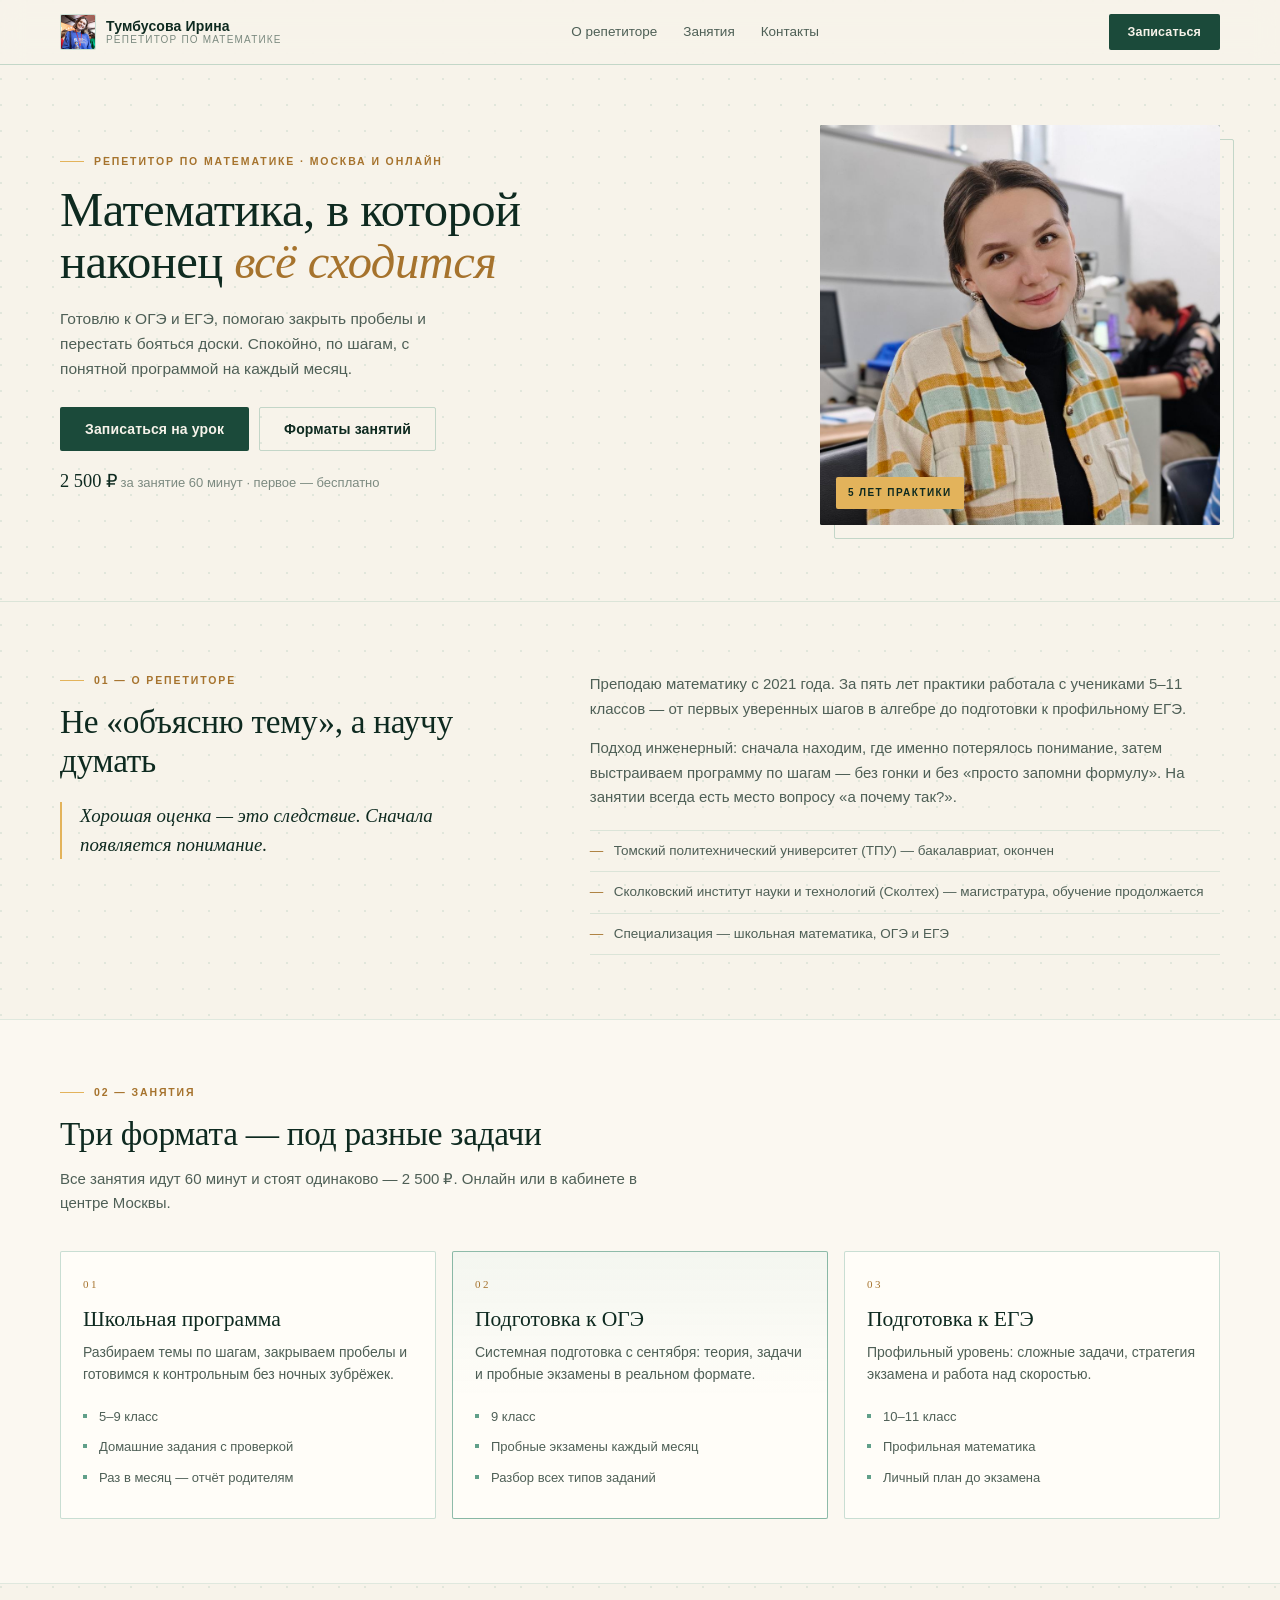
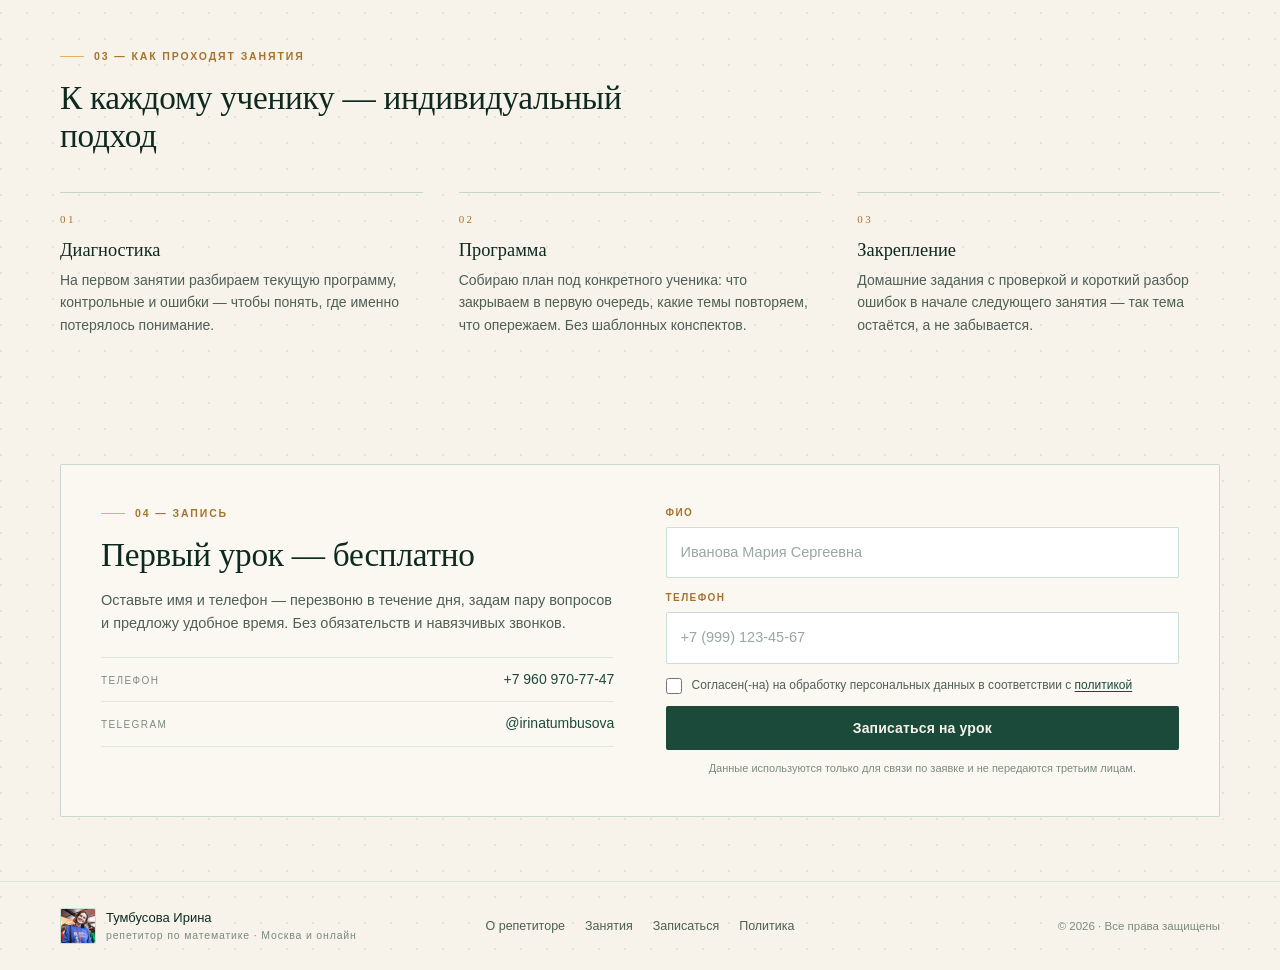
==== index.html @ 065f6a80 "Убрать подпись в блоке «О репетиторе»" ====
<!DOCTYPE html>
<html lang="ru">
<head>
  <meta charset="UTF-8">
  <meta name="viewport" content="width=device-width, initial-scale=1">
  <title>Тумбусова Ирина — репетитор по математике</title>
  <meta name="description" content="Репетитор по математике для 5–11 классов: подготовка к ОГЭ и ЕГЭ, закрытие пробелов, онлайн и офлайн. Первое занятие бесплатно.">
  <meta name="theme-color" content="#F7F3EA">

  <!-- Превью ссылки в мессенджерах и соцсетях -->
  <meta property="og:type" content="website">
  <meta property="og:site_name" content="Тумбусова Ирина">
  <meta property="og:locale" content="ru_RU">
  <meta property="og:title" content="Тумбусова Ирина — репетитор по математике">
  <meta property="og:description" content="Подготовка к ОГЭ и ЕГЭ, школьная программа 5–11 классов. Онлайн и офлайн, первое занятие бесплатно.">
  <meta property="og:url" content="https://kozhemyka1.github.io/test-landing/">
  <meta property="og:image" content="https://kozhemyka1.github.io/test-landing/og-image.png">
  <meta property="og:image:width" content="1200">
  <meta property="og:image:height" content="630">
  <meta property="og:image:alt" content="Тумбусова Ирина — репетитор по математике">
  <meta name="twitter:card" content="summary_large_image">
  <meta name="twitter:title" content="Тумбусова Ирина — репетитор по математике">
  <meta name="twitter:description" content="Подготовка к ОГЭ и ЕГЭ, школьная программа 5–11 классов. Онлайн и офлайн, первое занятие бесплатно.">
  <meta name="twitter:image" content="https://kozhemyka1.github.io/test-landing/og-image.png">
  <link rel="icon" type="image/jpeg" href="icon.jpg">
  <link rel="apple-touch-icon" href="icon.jpg">
  <link rel="stylesheet" href="fonts/fonts.css">
  <link rel="stylesheet" href="styles.css">
</head>
<body id="top">

  <header class="site-header">
    <div class="container header__inner">
      <a class="brand" href="#top">
        <span class="brand__mark" aria-hidden="true">
          <img src="icon.jpg" alt="" width="36" height="36">
        </span>
        <span class="brand__text">
          Тумбусова Ирина
          <small>репетитор по математике</small>
        </span>
      </a>

      <nav class="nav" aria-label="Основная навигация">
        <a href="#about">О репетиторе</a>
        <a href="#formats">Занятия</a>
        <a href="#signup">Контакты</a>
      </nav>

      <a class="btn btn--primary btn--sm" href="#signup" data-focus-form>Записаться</a>
    </div>
  </header>

  <main>

    <!-- ---------- Первый экран ---------- -->
    <section class="hero">
      <div class="container hero__grid">
        <div class="hero__text">
          <p class="label">Репетитор по математике · Москва и онлайн</p>

          <h1>Математика, в&nbsp;которой наконец <em>всё сходится</em></h1>

          <p class="hero__lead">
            Готовлю к ОГЭ и ЕГЭ, помогаю закрыть пробелы и перестать бояться доски.
            Спокойно, по шагам, с понятной программой на каждый месяц.
          </p>

          <div class="hero__actions">
            <a class="btn btn--primary" href="#signup" data-focus-form>Записаться на урок</a>
            <a class="btn btn--outline" href="#formats">Форматы занятий</a>
          </div>

          <p class="hero__price">
            <strong>2 500 ₽</strong> за занятие 60 минут
            <span>· первое — бесплатно</span>
          </p>
        </div>

        <div class="hero__media">
          <figure class="portrait">
            <div class="portrait__inner">
              <div class="portrait__placeholder" aria-hidden="true">
                <span class="portrait__monogram">ТИ</span>
                <span class="portrait__hint">место для фото</span>
              </div>
              <img
                class="portrait__img"
                src="photo.jpg"
                alt="Тумбусова Ирина, репетитор по математике"
                data-portrait>
            </div>
            <figcaption class="portrait__badge">5 лет практики</figcaption>
          </figure>
        </div>
      </div>
    </section>

    <!-- ---------- О репетиторе ---------- -->
    <section class="section section--about" id="about">
      <div class="container about__grid">
        <div class="about__intro">
          <p class="label">01 — О репетиторе</p>
          <h2>Не «объясню тему», а&nbsp;научу думать</h2>
          <blockquote class="quote">
            Хорошая оценка — это следствие. Сначала появляется понимание.
          </blockquote>
        </div>

        <div class="about__text">
          <p>
            Преподаю математику с 2021 года. За пять лет практики работала с учениками
            5–11 классов — от первых уверенных шагов в алгебре до подготовки
            к профильному ЕГЭ.
          </p>
          <p>
            Подход инженерный: сначала находим, где именно потерялось понимание,
            затем выстраиваем программу по шагам — без гонки и без «просто запомни
            формулу». На занятии всегда есть место вопросу «а почему так?».
          </p>

          <ul class="about__list">
            <li>Томский политехнический университет (ТПУ) — бакалавриат, окончен</li>
            <li>Сколковский институт науки и технологий (Сколтех) — магистратура, обучение продолжается</li>
            <li>Специализация — школьная математика, ОГЭ и ЕГЭ</li>
          </ul>
        </div>
      </div>
    </section>

    <!-- ---------- Форматы ---------- -->
    <section class="section section--alt" id="formats">
      <div class="container">
        <div class="section__head">
          <p class="label">02 — Занятия</p>
          <h2>Три формата — под&nbsp;разные задачи</h2>
          <p class="section__lead">
            Все занятия идут 60 минут и стоят одинаково — 2 500 ₽.
            Онлайн или в кабинете в центре Москвы.
          </p>
        </div>

        <div class="cards">
          <article class="card">
            <p class="card__num">01</p>
            <h3>Школьная программа</h3>
            <p class="card__text">
              Разбираем темы по шагам, закрываем пробелы и готовимся к контрольным
              без ночных зубрёжек.
            </p>
            <ul class="card__list">
              <li>5–9 класс</li>
              <li>Домашние задания с проверкой</li>
              <li>Раз в месяц — отчёт родителям</li>
            </ul>
          </article>

          <article class="card card--featured">
            <p class="card__num">02</p>
            <h3>Подготовка к ОГЭ</h3>
            <p class="card__text">
              Системная подготовка с сентября: теория, задачи и пробные экзамены
              в реальном формате.
            </p>
            <ul class="card__list">
              <li>9 класс</li>
              <li>Пробные экзамены каждый месяц</li>
              <li>Разбор всех типов заданий</li>
            </ul>
          </article>

          <article class="card">
            <p class="card__num">03</p>
            <h3>Подготовка к ЕГЭ</h3>
            <p class="card__text">
              Профильный уровень: сложные задачи, стратегия экзамена и работа
              над скоростью.
            </p>
            <ul class="card__list">
              <li>10–11 класс</li>
              <li>Профильная математика</li>
              <li>Личный план до экзамена</li>
            </ul>
          </article>
        </div>
      </div>
    </section>

    <!-- ---------- Как проходят занятия ---------- -->
    <section class="section" id="process">
      <div class="container">
        <div class="section__head">
          <p class="label">03 — Как проходят занятия</p>
          <h2>К каждому ученику — индивидуальный подход</h2>
        </div>

        <ol class="steps">
          <li class="step">
            <span class="step__num">01</span>
            <h3>Диагностика</h3>
            <p>
              На первом занятии разбираем текущую программу, контрольные и ошибки —
              чтобы понять, где именно потерялось понимание.
            </p>
          </li>
          <li class="step">
            <span class="step__num">02</span>
            <h3>Программа</h3>
            <p>
              Собираю план под конкретного ученика: что закрываем в первую очередь,
              какие темы повторяем, что опережаем. Без шаблонных конспектов.
            </p>
          </li>
          <li class="step">
            <span class="step__num">03</span>
            <h3>Закрепление</h3>
            <p>
              Домашние задания с проверкой и короткий разбор ошибок в начале
              следующего занятия — так тема остаётся, а не забывается.
            </p>
          </li>
        </ol>
      </div>
    </section>

    <!-- ---------- Запись ---------- -->
    <section class="section" id="signup">
      <div class="container">
        <div class="signup">
          <div class="signup__text">
            <p class="label">04 — Запись</p>
            <h2>Первый урок — бесплатно</h2>
            <p class="signup__lead">
              Оставьте имя и телефон — перезвоню в течение дня, задам пару вопросов
              и предложу удобное время. Без обязательств и навязчивых звонков.
            </p>

            <ul class="signup__contacts">
              <li><span>Телефон</span><a href="tel:+79609707747">+7 960 970-77-47</a></li>
              <li><span>Telegram</span><a href="https://t.me/irinatumbusova">@irinatumbusova</a></li>
            </ul>
          </div>

          <div class="signup__form">
            <form class="form" id="signup-form" novalidate>
              <div class="form__body">
                <div class="field">
                  <label for="name">ФИО</label>
                  <input
                    id="name"
                    name="name"
                    type="text"
                    autocomplete="name"
                    placeholder="Иванова Мария Сергеевна"
                    aria-describedby="name-error"
                    required>
                  <p class="field__error" id="name-error" role="alert"></p>
                </div>

                <div class="field">
                  <label for="phone">Телефон</label>
                  <input
                    id="phone"
                    name="phone"
                    type="tel"
                    inputmode="tel"
                    autocomplete="tel"
                    placeholder="+7 (999) 123-45-67"
                    aria-describedby="phone-error"
                    required>
                  <p class="field__error" id="phone-error" role="alert"></p>
                </div>

                <label class="consent" for="consent">
                  <input type="checkbox" id="consent" name="consent" aria-describedby="consent-error">
                  <span>
                    Согласен(-на) на обработку персональных данных в соответствии
                    с <a href="privacy.html" target="_blank" rel="noopener">политикой</a>
                  </span>
                </label>
                <p class="field__error" id="consent-error" role="alert"></p>

                <button class="btn btn--primary btn--block" type="submit">Записаться на урок</button>

                <p class="form__note">
                  Данные используются только для связи по заявке и не передаются третьим лицам.
                </p>
              </div>

              <div class="form__success" role="status" aria-live="polite" hidden>
                <span class="form__success-icon" aria-hidden="true">✓</span>
                <h3 tabindex="-1">Заявка отправлена</h3>
                <p>Спасибо! Свяжусь с вами в течение дня, чтобы согласовать время первого занятия.</p>
                <button class="btn btn--outline btn--block" type="button" data-reset-form>Отправить ещё одну заявку</button>
              </div>
            </form>
          </div>
        </div>
      </div>
    </section>

  </main>

  <footer class="footer">
    <div class="container footer__inner">
      <div class="footer__brand">
        <span class="brand__mark" aria-hidden="true">
          <img src="icon.jpg" alt="" width="36" height="36">
        </span>
        <p>Тумбусова Ирина<br><small>репетитор по математике · Москва и онлайн</small></p>
      </div>

      <nav class="footer__nav" aria-label="Навигация в подвале">
        <a href="#about">О репетиторе</a>
        <a href="#formats">Занятия</a>
        <a href="#signup">Записаться</a>
        <a href="privacy.html">Политика</a>
      </nav>

      <p class="footer__copy">© 2026 · Все права защищены</p>
    </div>
  </footer>

  <script src="script.js"></script>
</body>
</html>
---- fonts/fonts.css ----
﻿/* Golos Text — вариативный, 400–700 */
@font-face {
  font-family: 'Golos Text';
  font-style: normal;
  font-weight: 400 700;
  font-display: swap;
  src: url('golos-text-cyrillic.woff2') format('woff2');
  unicode-range: U+0301, U+0400-045F, U+0490-0491, U+04B0-04B1, U+2116;
}

@font-face {
  font-family: 'Golos Text';
  font-style: normal;
  font-weight: 400 700;
  font-display: swap;
  src: url('golos-text-latin.woff2') format('woff2');
  unicode-range: U+0000-00FF, U+0131, U+0152-0153, U+02BB-02BC, U+02C6, U+02DA, U+02DC, U+0304, U+0308, U+0329, U+2000-206F, U+20AC, U+2122, U+2191, U+2193, U+2212, U+2215, U+FEFF, U+FFFD;
}

/* Old Standard TT — 400 */
@font-face {
  font-family: 'Old Standard TT';
  font-style: normal;
  font-weight: 400;
  font-display: swap;
  src: url('old-standard-tt-400-normal-cyrillic.woff2') format('woff2');
  unicode-range: U+0301, U+0400-045F, U+0490-0491, U+04B0-04B1, U+2116;
}

@font-face {
  font-family: 'Old Standard TT';
  font-style: normal;
  font-weight: 400;
  font-display: swap;
  src: url('old-standard-tt-400-normal-latin.woff2') format('woff2');
  unicode-range: U+0000-00FF, U+0131, U+0152-0153, U+02BB-02BC, U+02C6, U+02DA, U+02DC, U+0304, U+0308, U+0329, U+2000-206F, U+20AC, U+2122, U+2191, U+2193, U+2212, U+2215, U+FEFF, U+FFFD;
}

/* Old Standard TT — 400 italic */
@font-face {
  font-family: 'Old Standard TT';
  font-style: italic;
  font-weight: 400;
  font-display: swap;
  src: url('old-standard-tt-400-italic-cyrillic.woff2') format('woff2');
  unicode-range: U+0301, U+0400-045F, U+0490-0491, U+04B0-04B1, U+2116;
}

@font-face {
  font-family: 'Old Standard TT';
  font-style: italic;
  font-weight: 400;
  font-display: swap;
  src: url('old-standard-tt-400-italic-latin.woff2') format('woff2');
  unicode-range: U+0000-00FF, U+0131, U+0152-0153, U+02BB-02BC, U+02C6, U+02DA, U+02DC, U+0304, U+0308, U+0329, U+2000-206F, U+20AC, U+2122, U+2191, U+2193, U+2212, U+2215, U+FEFF, U+FFFD;
}

/* Old Standard TT — 700 */
@font-face {
  font-family: 'Old Standard TT';
  font-style: normal;
  font-weight: 700;
  font-display: swap;
  src: url('old-standard-tt-700-normal-cyrillic.woff2') format('woff2');
  unicode-range: U+0301, U+0400-045F, U+0490-0491, U+04B0-04B1, U+2116;
}

@font-face {
  font-family: 'Old Standard TT';
  font-style: normal;
  font-weight: 700;
  font-display: swap;
  src: url('old-standard-tt-700-normal-latin.woff2') format('woff2');
  unicode-range: U+0000-00FF, U+0131, U+0152-0153, U+02BB-02BC, U+02C6, U+02DA, U+02DC, U+0304, U+0308, U+0329, U+2000-206F, U+20AC, U+2122, U+2191, U+2193, U+2212, U+2215, U+FEFF, U+FFFD;
}
---- styles.css ----
/* ---------- Палитра и типографика ---------- */
:root {
  --green-900: #0e2a20;
  --green-800: #132e23;
  --green-700: #1b4a3a;
  --emerald: #1f7a5c;
  --copper: #b67b4d;
  --copper-dark: #7c4a2b;
  --gold: #e3b35b;
  --gold-dark: #a6732d;

  --bg: #f7f3ea;
  --bg-alt: #fbf8f1;
  --surface: #fffdf8;
  --ink: var(--green-900);
  --body: #4e5f56;
  --muted: #7c8a80;
  --border: rgba(31, 122, 92, .24);
  --border-soft: rgba(31, 122, 92, .13);

  --font-display: "Old Standard TT", Georgia, "Times New Roman", serif;
  --font-body: "Golos Text", -apple-system, BlinkMacSystemFont, "Segoe UI", Roboto, "Helvetica Neue", Arial, sans-serif;

  --radius: 2px;
  --container: 1160px;
}

*,
*::before,
*::after {
  box-sizing: border-box;
}

html {
  scroll-behavior: smooth;
}

body {
  margin: 0;
  font-family: var(--font-body);
  font-size: 16px;
  line-height: 1.6;
  color: var(--ink);
  background-color: var(--bg);
  background-image:
    radial-gradient(900px 520px at 50% -14%, rgba(227, 179, 91, .20), transparent 62%),
    radial-gradient(circle at 1px 1px, rgba(31, 122, 92, .10) 1px, transparent 0);
  background-size: auto, 26px 26px;
  -webkit-font-smoothing: antialiased;
  text-rendering: optimizeLegibility;
}

a {
  color: inherit;
}

img {
  max-width: 100%;
  display: block;
}

.container {
  width: min(var(--container), 100% - 48px);
  margin: 0 auto;
}

section[id] {
  scroll-margin-top: 80px;
}

/* ---------- Общие элементы ---------- */
.label {
  display: flex;
  align-items: center;
  gap: 10px;
  margin: 0 0 14px;
  font-size: 10.5px;
  font-weight: 600;
  letter-spacing: .18em;
  text-transform: uppercase;
  color: var(--gold-dark);
}

.label::before {
  content: "";
  width: 24px;
  height: 1px;
  background: var(--gold);
}

h1,
h2,
h3 {
  font-family: var(--font-display);
  font-weight: 400;
  color: var(--ink);
}

h1 {
  margin: 0 0 18px;
  font-size: clamp(2.2rem, 3.8vw, 3.3rem);
  line-height: 1.08;
  letter-spacing: -.012em;
}

h1 em {
  font-style: italic;
  color: var(--gold-dark);
}

h2 {
  margin: 0 0 14px;
  font-size: clamp(1.7rem, 2.6vw, 2.25rem);
  line-height: 1.16;
  letter-spacing: -.008em;
}

h3 {
  margin: 0 0 10px;
  font-size: 1.35rem;
  line-height: 1.22;
}

/* Кнопки */
.btn {
  display: inline-flex;
  align-items: center;
  justify-content: center;
  gap: 8px;
  padding: 14px 24px;
  font: inherit;
  font-size: 14px;
  font-weight: 600;
  line-height: 1;
  letter-spacing: .01em;
  text-decoration: none;
  border: 1px solid transparent;
  border-radius: var(--radius);
  cursor: pointer;
  transition: background-color .2s ease, border-color .2s ease, color .2s ease, transform .2s ease;
}

.btn--primary {
  color: #f7f3ea;
  background: var(--green-700);
}

.btn--primary:hover {
  background: var(--green-800);
  transform: translateY(-1px);
}

.btn--primary:active {
  transform: translateY(0);
}

.btn--outline {
  color: var(--ink);
  background: transparent;
  border-color: var(--border);
}

.btn--outline:hover {
  background: rgba(31, 122, 92, .06);
  border-color: var(--emerald);
}

.btn--sm {
  padding: 11px 18px;
  font-size: 12.5px;
}

.btn--block {
  width: 100%;
}

.btn:focus-visible,
input:focus-visible,
a:focus-visible {
  outline: 2px solid var(--emerald);
  outline-offset: 3px;
}

/* ---------- Шапка ---------- */
.site-header {
  position: sticky;
  top: 0;
  z-index: 50;
  background: rgba(247, 243, 234, .92);
  backdrop-filter: blur(12px);
  -webkit-backdrop-filter: blur(12px);
  border-bottom: 1px solid var(--border);
}

.header__inner {
  display: flex;
  align-items: center;
  justify-content: space-between;
  gap: 20px;
  min-height: 64px;
}

.brand {
  display: inline-flex;
  align-items: center;
  gap: 10px;
  text-decoration: none;
}

.brand__mark {
  display: inline-flex;
  align-items: center;
  justify-content: center;
  width: 36px;
  height: 36px;
  flex: none;
  font-family: var(--font-display);
  font-size: 14px;
  letter-spacing: .04em;
  color: var(--green-700);
  background: var(--surface);
  border: 1px solid var(--border);
  border-radius: var(--radius);
  overflow: hidden;
}

.brand__mark img {
  display: block;
  width: 100%;
  height: 100%;
  object-fit: cover;
}

.brand__text {
  display: flex;
  flex-direction: column;
  font-size: 14px;
  font-weight: 600;
  line-height: 1.2;
  letter-spacing: .01em;
}

.brand__text small {
  font-size: 10px;
  font-weight: 500;
  letter-spacing: .12em;
  text-transform: uppercase;
  color: var(--muted);
}

.nav {
  display: flex;
  gap: 26px;
}

.nav a {
  font-size: 13.5px;
  color: var(--body);
  text-decoration: none;
  transition: color .2s ease;
}

.nav a:hover {
  color: var(--emerald);
}

/* ---------- Первый экран ---------- */
.hero {
  padding: clamp(36px, 5vw, 60px) 0 clamp(44px, 6vw, 76px);
}

.hero__grid {
  display: grid;
  grid-template-columns: 1.05fr .95fr;
  gap: clamp(32px, 5vw, 64px);
  align-items: center;
}

.hero__lead {
  max-width: 44ch;
  margin: 0 0 26px;
  font-size: 15.5px;
  line-height: 1.6;
  color: var(--body);
}

.hero__actions {
  display: flex;
  flex-wrap: wrap;
  gap: 10px;
  margin-bottom: 16px;
}

.hero__price {
  margin: 0;
  font-size: 13px;
  color: var(--muted);
}

.hero__price strong {
  font-family: var(--font-display);
  font-size: 1.15rem;
  font-weight: 400;
  color: var(--ink);
}

.hero__price span {
  color: var(--muted);
}

/* Портрет */
.portrait {
  position: relative;
  margin: 0;
  max-width: 400px;
  margin-left: auto;
}

.portrait::before {
  content: "";
  position: absolute;
  inset: 14px -14px -14px 14px;
  border: 1px solid var(--border);
  border-radius: var(--radius);
  pointer-events: none;
}

.portrait__inner {
  position: relative;
  aspect-ratio: 1 / 1;
  overflow: hidden;
  border-radius: var(--radius);
  background-color: var(--green-800);
  background-image:
    repeating-linear-gradient(135deg, rgba(243, 237, 225, .03) 0 1px, transparent 1px 16px),
    radial-gradient(120% 80% at 25% 0%, rgba(227, 179, 91, .16), transparent 58%),
    linear-gradient(165deg, var(--green-700) 0%, var(--green-800) 60%, var(--green-900) 100%);
}

.portrait__placeholder {
  position: absolute;
  inset: 0;
  display: flex;
  flex-direction: column;
  align-items: center;
  justify-content: center;
  gap: 10px;
}

.portrait__monogram {
  font-family: var(--font-display);
  font-size: 56px;
  line-height: 1;
  letter-spacing: .06em;
  color: var(--gold);
  opacity: .9;
}

.portrait__hint {
  font-size: 9.5px;
  letter-spacing: .24em;
  text-transform: uppercase;
  color: rgba(243, 237, 225, .4);
}

.portrait__img {
  position: absolute;
  inset: 0;
  width: 100%;
  height: 100%;
  object-fit: cover;
}

.portrait__badge {
  position: absolute;
  left: 16px;
  bottom: 16px;
  padding: 8px 12px;
  font-size: 10px;
  font-weight: 600;
  letter-spacing: .14em;
  text-transform: uppercase;
  color: var(--green-900);
  background: var(--gold);
  border-radius: var(--radius);
}

/* ---------- Секции ---------- */
.section {
  padding: clamp(40px, 5vw, 68px) 0;
}

.section--about {
  padding-top: clamp(44px, 5.5vw, 76px);
  border-top: 1px solid var(--border-soft);
}

.section--alt {
  background: var(--bg-alt);
  border-top: 1px solid var(--border-soft);
  border-bottom: 1px solid var(--border-soft);
}

.section__head {
  max-width: 600px;
  margin-bottom: clamp(24px, 3vw, 36px);
}

.section__lead {
  margin: 0;
  font-size: 15px;
  line-height: 1.6;
  color: var(--body);
}

/* ---------- О репетиторе ---------- */
.about__grid {
  display: grid;
  grid-template-columns: .85fr 1.15fr;
  gap: clamp(32px, 5vw, 64px);
  align-items: start;
}

.about__text p {
  margin: 0 0 14px;
  font-size: 15px;
  line-height: 1.65;
  color: var(--body);
}

.about__list {
  margin: 20px 0 0;
  padding: 0;
  list-style: none;
  border-top: 1px solid var(--border-soft);
}

.about__list li {
  position: relative;
  padding: 10px 0 10px 24px;
  font-size: 13.5px;
  line-height: 1.5;
  color: var(--body);
  border-bottom: 1px solid var(--border-soft);
}

.about__list li::before {
  content: "—";
  position: absolute;
  left: 0;
  color: var(--gold-dark);
}

.quote {
  margin: 22px 0 0;
  padding-left: 18px;
  border-left: 2px solid var(--gold);
  font-family: var(--font-display);
  font-style: italic;
  font-size: 1.18rem;
  line-height: 1.5;
  color: var(--ink);
}

/* ---------- Форматы ---------- */
.cards {
  display: grid;
  grid-template-columns: repeat(3, 1fr);
  gap: 16px;
}

.card {
  display: flex;
  flex-direction: column;
  padding: 24px 22px;
  background: var(--surface);
  border: 1px solid var(--border);
  border-radius: var(--radius);
  transition: border-color .2s ease, box-shadow .2s ease, transform .2s ease;
}

.card:hover {
  border-color: var(--emerald);
  box-shadow: 0 10px 30px -18px rgba(14, 42, 32, .45);
  transform: translateY(-2px);
}

.card--featured {
  border-color: rgba(31, 122, 92, .5);
  background:
    linear-gradient(180deg, rgba(31, 122, 92, .05), transparent 55%),
    var(--surface);
}

.card__num {
  margin: 0 0 12px;
  font-family: var(--font-display);
  font-size: 11px;
  letter-spacing: .22em;
  color: var(--gold-dark);
}

.card__text {
  margin: 0 0 16px;
  font-size: 14px;
  line-height: 1.55;
  color: var(--body);
}

.card__list {
  margin: 0;
  padding: 0;
  list-style: none;
}

.card__list li {
  position: relative;
  padding: 5px 0 5px 16px;
  font-size: 13px;
  color: var(--body);
}

.card__list li::before {
  content: "";
  position: absolute;
  left: 0;
  top: 12px;
  width: 4px;
  height: 4px;
  background: var(--emerald);
  opacity: .7;
}

/* ---------- Этапы ---------- */
.steps {
  display: grid;
  grid-template-columns: repeat(3, 1fr);
  gap: clamp(20px, 3vw, 36px);
  margin: 0;
  padding: 0;
  list-style: none;
}

.step {
  padding-top: 18px;
  border-top: 1px solid var(--border);
}

.step__num {
  display: block;
  font-family: var(--font-display);
  font-size: 11px;
  letter-spacing: .22em;
  color: var(--gold-dark);
}

.step h3 {
  margin: 10px 0 8px;
  font-size: 1.15rem;
}

.step p {
  margin: 0;
  font-size: 14px;
  line-height: 1.6;
  color: var(--body);
}

/* ---------- Запись ---------- */
.signup {
  display: grid;
  grid-template-columns: 1fr 1fr;
  gap: clamp(28px, 4vw, 56px);
  padding: clamp(24px, 3.5vw, 40px);
  background: var(--bg-alt);
  border: 1px solid var(--border);
  border-radius: var(--radius);
}

.signup__lead {
  margin: 0 0 22px;
  font-size: 14.5px;
  line-height: 1.6;
  color: var(--body);
}

.signup__contacts {
  margin: 0;
  padding: 0;
  list-style: none;
  border-top: 1px solid var(--border-soft);
}

.signup__contacts li {
  display: flex;
  align-items: baseline;
  justify-content: space-between;
  gap: 16px;
  padding: 10px 0;
  border-bottom: 1px solid var(--border-soft);
}

.signup__contacts span {
  font-size: 10px;
  letter-spacing: .14em;
  text-transform: uppercase;
  color: var(--muted);
}

.signup__contacts a {
  font-size: 14px;
  color: var(--green-700);
  text-decoration: none;
  border-bottom: 1px solid transparent;
  transition: border-color .2s ease;
}

.signup__contacts a:hover {
  border-bottom-color: currentColor;
}

/* ---------- Форма ---------- */
.form {
  width: 100%;
}

.field {
  margin-bottom: 12px;
}

.field label {
  display: block;
  margin-bottom: 6px;
  font-size: 10px;
  font-weight: 600;
  letter-spacing: .14em;
  text-transform: uppercase;
  color: var(--gold-dark);
}

.field input {
  width: 100%;
  padding: 13px 14px;
  font: inherit;
  font-size: 14.5px;
  color: var(--ink);
  background: #fff;
  border: 1px solid var(--border);
  border-radius: var(--radius);
  transition: border-color .2s ease, box-shadow .2s ease;
}

.field input::placeholder {
  color: #9aa79f;
}

.field input:hover {
  border-color: rgba(31, 122, 92, .45);
}

.field input:focus {
  outline: none;
  border-color: var(--emerald);
  box-shadow: 0 0 0 3px rgba(31, 122, 92, .16);
}

.field input[aria-invalid="true"] {
  border-color: #c2564a;
  box-shadow: 0 0 0 3px rgba(194, 86, 74, .14);
}

.field__error {
  min-height: 0;
  margin: 0;
  font-size: 12px;
  line-height: 1.4;
  color: #b04a3f;
}

.field__error:not(:empty) {
  margin-top: 5px;
}

.form .btn--primary {
  margin-top: 6px;
}

/* Согласие на обработку данных */
.consent {
  display: flex;
  align-items: flex-start;
  gap: 10px;
  margin: 2px 0 6px;
  font-size: 12px;
  line-height: 1.5;
  color: var(--body);
  cursor: pointer;
}

.consent input {
  flex: none;
  width: 16px;
  height: 16px;
  margin: 2px 0 0;
  accent-color: var(--green-700);
  cursor: pointer;
}

.consent a {
  color: var(--green-700);
  text-decoration: underline;
  text-underline-offset: 2px;
}

.consent a:hover {
  color: var(--emerald);
}

.consent.is-invalid input {
  outline: 2px solid #c2564a;
  outline-offset: 2px;
}

.form__note {
  margin: 10px 0 0;
  font-size: 11px;
  line-height: 1.5;
  color: var(--muted);
  text-align: center;
}

/* Успех */
.form__success {
  text-align: center;
  padding: 4px 0;
}

.form__success-icon {
  display: inline-flex;
  align-items: center;
  justify-content: center;
  width: 46px;
  height: 46px;
  margin-bottom: 12px;
  font-size: 21px;
  color: var(--emerald);
  background: rgba(31, 122, 92, .08);
  border: 1px solid var(--border);
  border-radius: 50%;
}

.form__success h3 {
  margin: 0 0 6px;
  font-size: 1.25rem;
}

.form__success p {
  margin: 0 0 18px;
  font-size: 13.5px;
  line-height: 1.55;
  color: var(--body);
}

/* ---------- Подвал ---------- */
.footer {
  border-top: 1px solid var(--border-soft);
  padding: 26px 0;
}

.footer__inner {
  display: grid;
  grid-template-columns: 1fr auto 1fr;
  align-items: center;
  gap: 20px;
}

.footer__brand {
  display: flex;
  align-items: center;
  gap: 10px;
}

.footer__brand p {
  margin: 0;
  font-size: 13px;
  line-height: 1.35;
}

.footer__brand small {
  font-size: 10.5px;
  letter-spacing: .08em;
  color: var(--muted);
}

.footer__nav {
  display: flex;
  gap: 20px;
}

.footer__nav a {
  font-size: 12.5px;
  color: var(--body);
  text-decoration: none;
  transition: color .2s ease;
}

.footer__nav a:hover {
  color: var(--emerald);
}

.footer__copy {
  margin: 0;
  font-size: 11.5px;
  color: var(--muted);
  text-align: right;
}

/* ---------- Адаптив ---------- */
@media (max-width: 1024px) {
  .hero__grid {
    grid-template-columns: 1fr;
    gap: 36px;
  }

  .hero__media {
    max-width: 360px;
  }

  .portrait {
    margin-left: 0;
  }

  .about__grid {
    grid-template-columns: 1fr;
    gap: 24px;
  }

  .cards {
    grid-template-columns: 1fr;
    max-width: 520px;
  }

  .steps {
    grid-template-columns: 1fr;
    max-width: 600px;
  }

  .signup {
    grid-template-columns: 1fr;
  }

  .footer__inner {
    grid-template-columns: 1fr;
    justify-items: start;
    gap: 16px;
  }

  .footer__copy {
    text-align: left;
  }
}

@media (max-width: 860px) {
  .nav {
    display: none;
  }
}

@media (max-width: 700px) {
  .container {
    width: min(var(--container), 100% - 32px);
  }

  .hero__actions .btn {
    flex: 1 1 100%;
  }

  .portrait::before {
    inset: 10px -10px -10px 10px;
  }

  .signup {
    padding: 22px 18px;
  }

  .footer__nav {
    flex-wrap: wrap;
    gap: 10px 18px;
  }
}

/* ---------- Правовые страницы ---------- */
.legal {
  padding: clamp(36px, 4.5vw, 64px) 0 clamp(48px, 6vw, 80px);
}

.legal .container {
  width: min(780px, 100% - 48px);
}

.legal h1 {
  margin: 0 0 10px;
  font-size: clamp(1.8rem, 3vw, 2.5rem);
}

.legal__meta {
  margin: 0 0 8px;
  font-size: 13px;
  color: var(--muted);
}

.legal h2 {
  margin: 36px 0 12px;
  font-size: 1.2rem;
  letter-spacing: 0;
}

.legal p,
.legal li {
  font-size: 14.5px;
  line-height: 1.7;
  color: var(--body);
}

.legal p {
  margin: 0 0 12px;
}

.legal ul {
  margin: 0 0 16px;
  padding-left: 20px;
}

.legal li {
  margin-bottom: 6px;
}

.legal a {
  color: var(--green-700);
}

.fill {
  padding: 0 3px;
  background: rgba(227, 179, 91, .28);
  border-bottom: 1px dashed var(--gold-dark);
}

@media (prefers-reduced-motion: reduce) {
  html {
    scroll-behavior: auto;
  }

  *,
  *::before,
  *::after {
    transition-duration: .01ms !important;
    animation-duration: .01ms !important;
  }
}
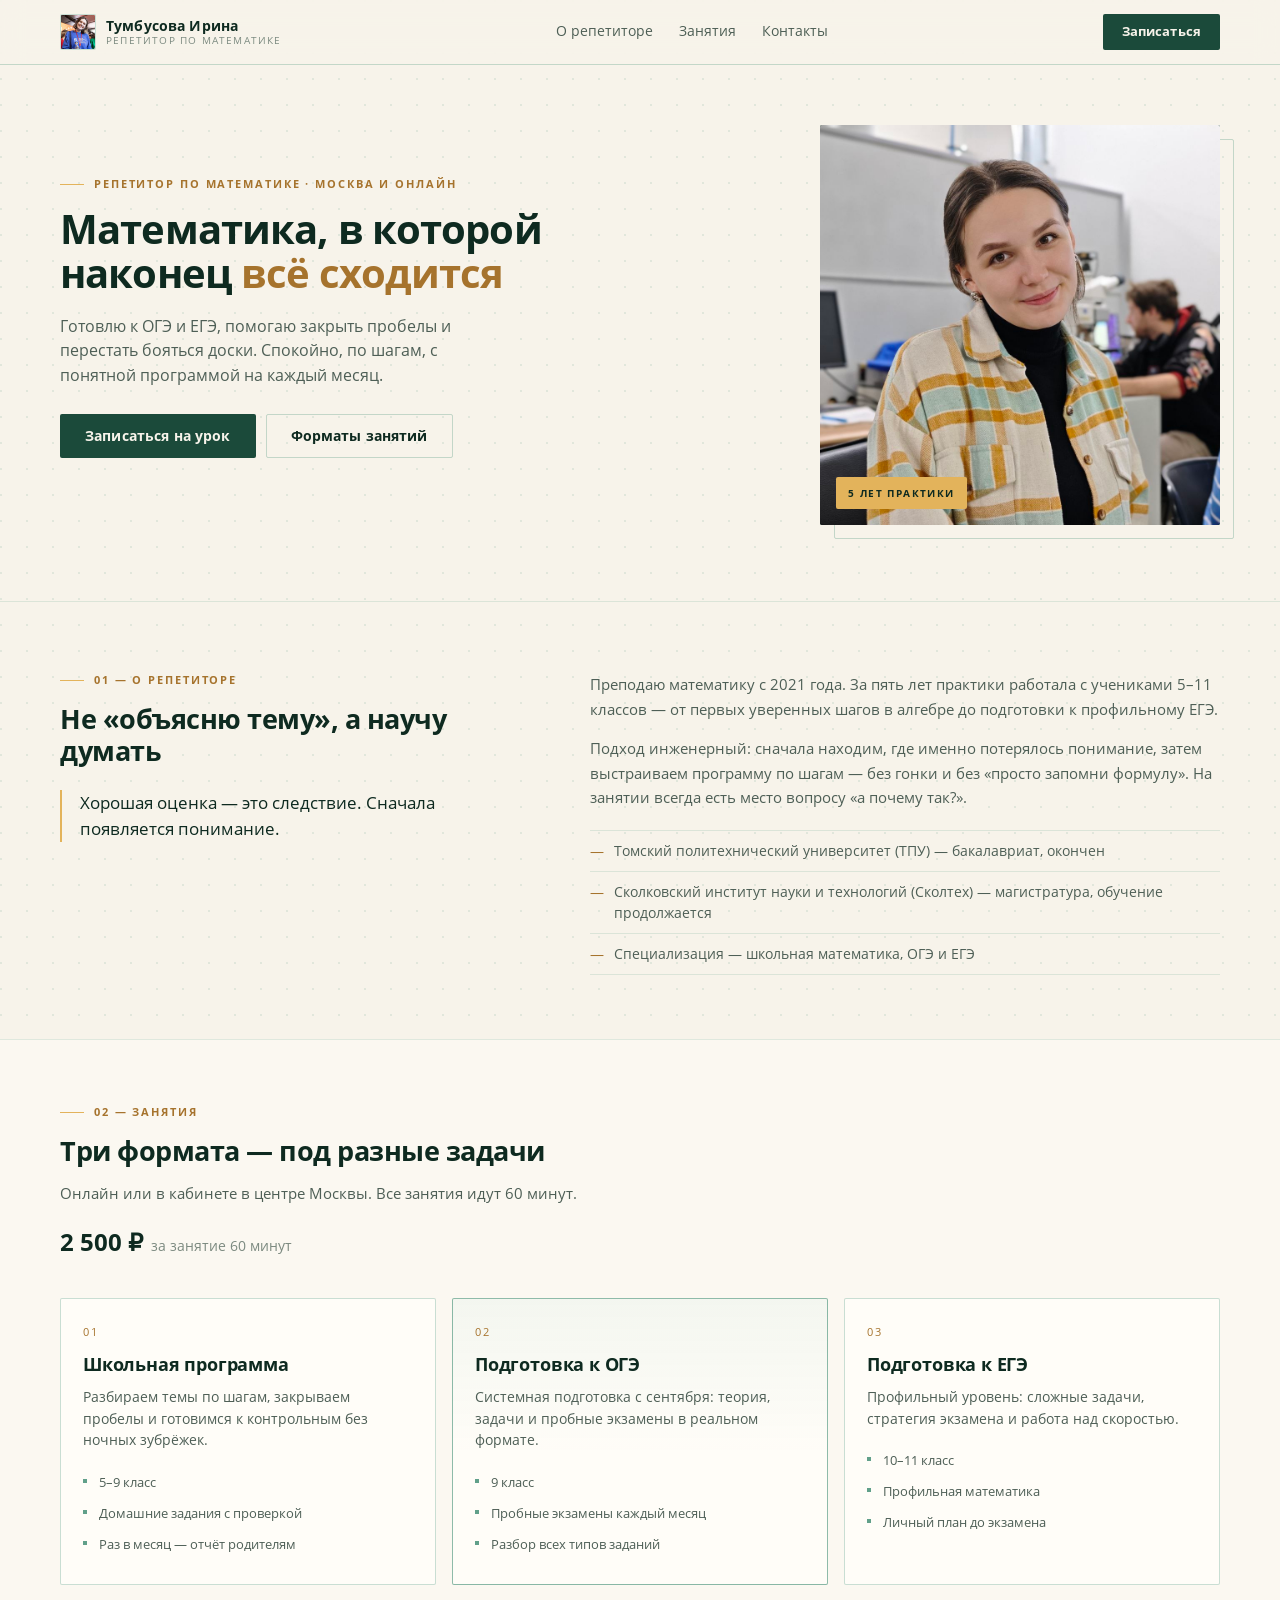
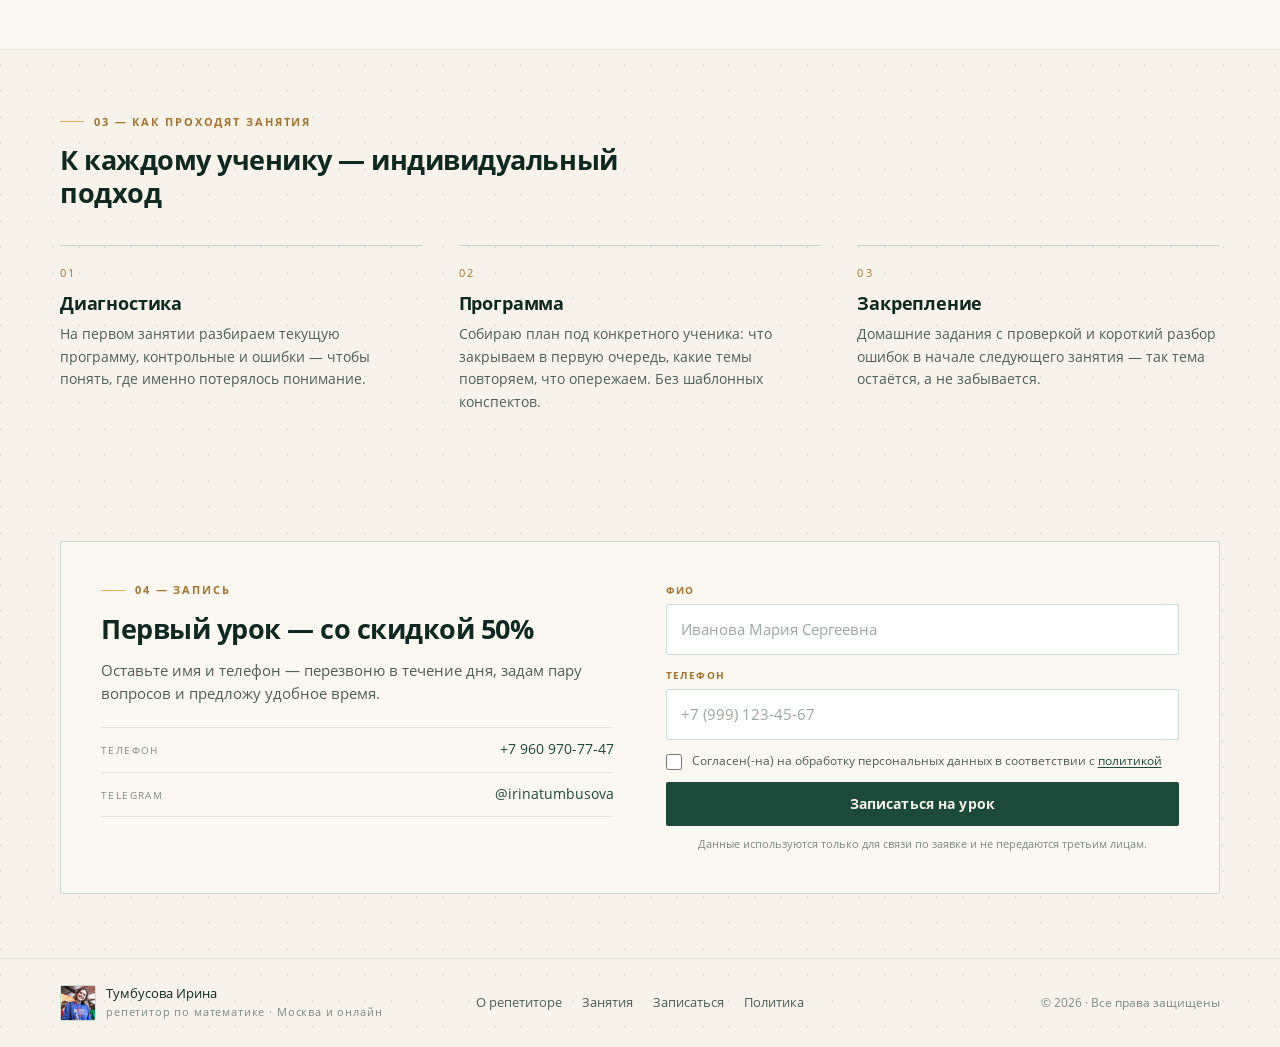
==== commit a1f6a9c6: "Open Sans из Diplom2, цена в блоке занятий, скидка 50%" ====
--- a/index.html
+++ b/index.html
@@ -4,7 +4,7 @@
   <meta charset="UTF-8">
   <meta name="viewport" content="width=device-width, initial-scale=1">
   <title>Тумбусова Ирина — репетитор по математике</title>
-  <meta name="description" content="Репетитор по математике для 5–11 классов: подготовка к ОГЭ и ЕГЭ, закрытие пробелов, онлайн и офлайн. Первое занятие бесплатно.">
+  <meta name="description" content="Репетитор по математике для 5–11 классов: подготовка к ОГЭ и ЕГЭ, закрытие пробелов, онлайн и офлайн. Скидка 50% на первое занятие.">
   <meta name="theme-color" content="#F7F3EA">
 
   <!-- Превью ссылки в мессенджерах и соцсетях -->
@@ -12,7 +12,7 @@
   <meta property="og:site_name" content="Тумбусова Ирина">
   <meta property="og:locale" content="ru_RU">
   <meta property="og:title" content="Тумбусова Ирина — репетитор по математике">
-  <meta property="og:description" content="Подготовка к ОГЭ и ЕГЭ, школьная программа 5–11 классов. Онлайн и офлайн, первое занятие бесплатно.">
+  <meta property="og:description" content="Подготовка к ОГЭ и ЕГЭ, школьная программа 5–11 классов. Онлайн и офлайн, скидка 50% на первое занятие.">
   <meta property="og:url" content="https://kozhemyka1.github.io/test-landing/">
   <meta property="og:image" content="https://kozhemyka1.github.io/test-landing/og-image.png">
   <meta property="og:image:width" content="1200">
@@ -20,7 +20,7 @@
   <meta property="og:image:alt" content="Тумбусова Ирина — репетитор по математике">
   <meta name="twitter:card" content="summary_large_image">
   <meta name="twitter:title" content="Тумбусова Ирина — репетитор по математике">
-  <meta name="twitter:description" content="Подготовка к ОГЭ и ЕГЭ, школьная программа 5–11 классов. Онлайн и офлайн, первое занятие бесплатно.">
+  <meta name="twitter:description" content="Подготовка к ОГЭ и ЕГЭ, школьная программа 5–11 классов. Онлайн и офлайн, скидка 50% на первое занятие.">
   <meta name="twitter:image" content="https://kozhemyka1.github.io/test-landing/og-image.png">
   <link rel="icon" type="image/jpeg" href="icon.jpg">
   <link rel="apple-touch-icon" href="icon.jpg">
@@ -71,10 +71,6 @@
             <a class="btn btn--outline" href="#formats">Форматы занятий</a>
           </div>
 
-          <p class="hero__price">
-            <strong>2 500 ₽</strong> за занятие 60 минут
-            <span>· первое — бесплатно</span>
-          </p>
         </div>
 
         <div class="hero__media">
@@ -135,9 +131,9 @@
           <p class="label">02 — Занятия</p>
           <h2>Три формата — под&nbsp;разные задачи</h2>
           <p class="section__lead">
-            Все занятия идут 60 минут и стоят одинаково — 2 500 ₽.
-            Онлайн или в кабинете в центре Москвы.
+            Онлайн или в кабинете в центре Москвы. Все занятия идут 60 минут.
           </p>
+          <p class="formats__price"><strong>2 500 ₽</strong> за занятие 60 минут</p>
         </div>
 
         <div class="cards">
@@ -229,10 +225,10 @@
         <div class="signup">
           <div class="signup__text">
             <p class="label">04 — Запись</p>
-            <h2>Первый урок — бесплатно</h2>
+            <h2>Первый урок — со скидкой 50%</h2>
             <p class="signup__lead">
               Оставьте имя и телефон — перезвоню в течение дня, задам пару вопросов
-              и предложу удобное время. Без обязательств и навязчивых звонков.
+              и предложу удобное время.
             </p>
 
             <ul class="signup__contacts">
--- a/fonts/fonts.css
+++ b/fonts/fonts.css
@@ -1,75 +1,17 @@
-﻿/* Golos Text — вариативный, 400–700 */
+/* Open Sans — шрифт из проекта Diplom2 */
+
 @font-face {
-  font-family: 'Golos Text';
+  font-family: 'Open Sans';
   font-style: normal;
-  font-weight: 400 700;
+  font-weight: 400;
   font-display: swap;
-  src: url('golos-text-cyrillic.woff2') format('woff2');
-  unicode-range: U+0301, U+0400-045F, U+0490-0491, U+04B0-04B1, U+2116;
+  src: url('opensans-regular.woff2') format('woff2');
 }
 
 @font-face {
-  font-family: 'Golos Text';
-  font-style: normal;
-  font-weight: 400 700;
-  font-display: swap;
-  src: url('golos-text-latin.woff2') format('woff2');
-  unicode-range: U+0000-00FF, U+0131, U+0152-0153, U+02BB-02BC, U+02C6, U+02DA, U+02DC, U+0304, U+0308, U+0329, U+2000-206F, U+20AC, U+2122, U+2191, U+2193, U+2212, U+2215, U+FEFF, U+FFFD;
-}
-
-/* Old Standard TT — 400 */
-@font-face {
-  font-family: 'Old Standard TT';
-  font-style: normal;
-  font-weight: 400;
-  font-display: swap;
-  src: url('old-standard-tt-400-normal-cyrillic.woff2') format('woff2');
-  unicode-range: U+0301, U+0400-045F, U+0490-0491, U+04B0-04B1, U+2116;
-}
-
-@font-face {
-  font-family: 'Old Standard TT';
-  font-style: normal;
-  font-weight: 400;
-  font-display: swap;
-  src: url('old-standard-tt-400-normal-latin.woff2') format('woff2');
-  unicode-range: U+0000-00FF, U+0131, U+0152-0153, U+02BB-02BC, U+02C6, U+02DA, U+02DC, U+0304, U+0308, U+0329, U+2000-206F, U+20AC, U+2122, U+2191, U+2193, U+2212, U+2215, U+FEFF, U+FFFD;
-}
-
-/* Old Standard TT — 400 italic */
-@font-face {
-  font-family: 'Old Standard TT';
-  font-style: italic;
-  font-weight: 400;
-  font-display: swap;
-  src: url('old-standard-tt-400-italic-cyrillic.woff2') format('woff2');
-  unicode-range: U+0301, U+0400-045F, U+0490-0491, U+04B0-04B1, U+2116;
-}
-
-@font-face {
-  font-family: 'Old Standard TT';
-  font-style: italic;
-  font-weight: 400;
-  font-display: swap;
-  src: url('old-standard-tt-400-italic-latin.woff2') format('woff2');
-  unicode-range: U+0000-00FF, U+0131, U+0152-0153, U+02BB-02BC, U+02C6, U+02DA, U+02DC, U+0304, U+0308, U+0329, U+2000-206F, U+20AC, U+2122, U+2191, U+2193, U+2212, U+2215, U+FEFF, U+FFFD;
-}
-
-/* Old Standard TT — 700 */
-@font-face {
-  font-family: 'Old Standard TT';
+  font-family: 'Open Sans';
   font-style: normal;
   font-weight: 700;
   font-display: swap;
-  src: url('old-standard-tt-700-normal-cyrillic.woff2') format('woff2');
-  unicode-range: U+0301, U+0400-045F, U+0490-0491, U+04B0-04B1, U+2116;
+  src: url('opensans-bold.woff2') format('woff2');
 }
-
-@font-face {
-  font-family: 'Old Standard TT';
-  font-style: normal;
-  font-weight: 700;
-  font-display: swap;
-  src: url('old-standard-tt-700-normal-latin.woff2') format('woff2');
-  unicode-range: U+0000-00FF, U+0131, U+0152-0153, U+02BB-02BC, U+02C6, U+02DA, U+02DC, U+0304, U+0308, U+0329, U+2000-206F, U+20AC, U+2122, U+2191, U+2193, U+2212, U+2215, U+FEFF, U+FFFD;
-}
--- a/styles.css
+++ b/styles.css
@@ -18,8 +18,8 @@
   --border: rgba(31, 122, 92, .24);
   --border-soft: rgba(31, 122, 92, .13);
 
-  --font-display: "Old Standard TT", Georgia, "Times New Roman", serif;
-  --font-body: "Golos Text", -apple-system, BlinkMacSystemFont, "Segoe UI", Roboto, "Helvetica Neue", Arial, sans-serif;
+  --font-display: "Open Sans", -apple-system, BlinkMacSystemFont, "Segoe UI", Roboto, "Helvetica Neue", Arial, sans-serif;
+  --font-body: "Open Sans", -apple-system, BlinkMacSystemFont, "Segoe UI", Roboto, "Helvetica Neue", Arial, sans-serif;
 
   --radius: 2px;
   --container: 1160px;
@@ -92,33 +92,34 @@
 h2,
 h3 {
   font-family: var(--font-display);
-  font-weight: 400;
+  font-weight: 700;
   color: var(--ink);
 }
 
 h1 {
   margin: 0 0 18px;
-  font-size: clamp(2.2rem, 3.8vw, 3.3rem);
-  line-height: 1.08;
-  letter-spacing: -.012em;
+  font-size: clamp(1.9rem, 3.1vw, 2.7rem);
+  line-height: 1.12;
+  letter-spacing: -.022em;
 }
 
 h1 em {
-  font-style: italic;
+  font-style: normal;
   color: var(--gold-dark);
 }
 
 h2 {
   margin: 0 0 14px;
-  font-size: clamp(1.7rem, 2.6vw, 2.25rem);
-  line-height: 1.16;
-  letter-spacing: -.008em;
+  font-size: clamp(1.45rem, 2.1vw, 1.85rem);
+  line-height: 1.2;
+  letter-spacing: -.018em;
 }
 
 h3 {
   margin: 0 0 10px;
-  font-size: 1.35rem;
-  line-height: 1.22;
+  font-size: 1.15rem;
+  line-height: 1.3;
+  letter-spacing: -.01em;
 }
 
 /* Кнопки */
@@ -291,21 +292,18 @@
   margin-bottom: 16px;
 }
 
-.hero__price {
-  margin: 0;
-  font-size: 13px;
+.formats__price {
+  margin: 18px 0 0;
+  font-size: 13.5px;
   color: var(--muted);
 }
 
-.hero__price strong {
+.formats__price strong {
+  margin-right: 4px;
   font-family: var(--font-display);
-  font-size: 1.15rem;
-  font-weight: 400;
+  font-size: 1.5rem;
+  font-weight: 700;
   color: var(--ink);
-}
-
-.hero__price span {
-  color: var(--muted);
 }
 
 /* Портрет */
@@ -456,9 +454,8 @@
   padding-left: 18px;
   border-left: 2px solid var(--gold);
   font-family: var(--font-display);
-  font-style: italic;
-  font-size: 1.18rem;
-  line-height: 1.5;
+  font-size: 1.05rem;
+  line-height: 1.55;
   color: var(--ink);
 }
 
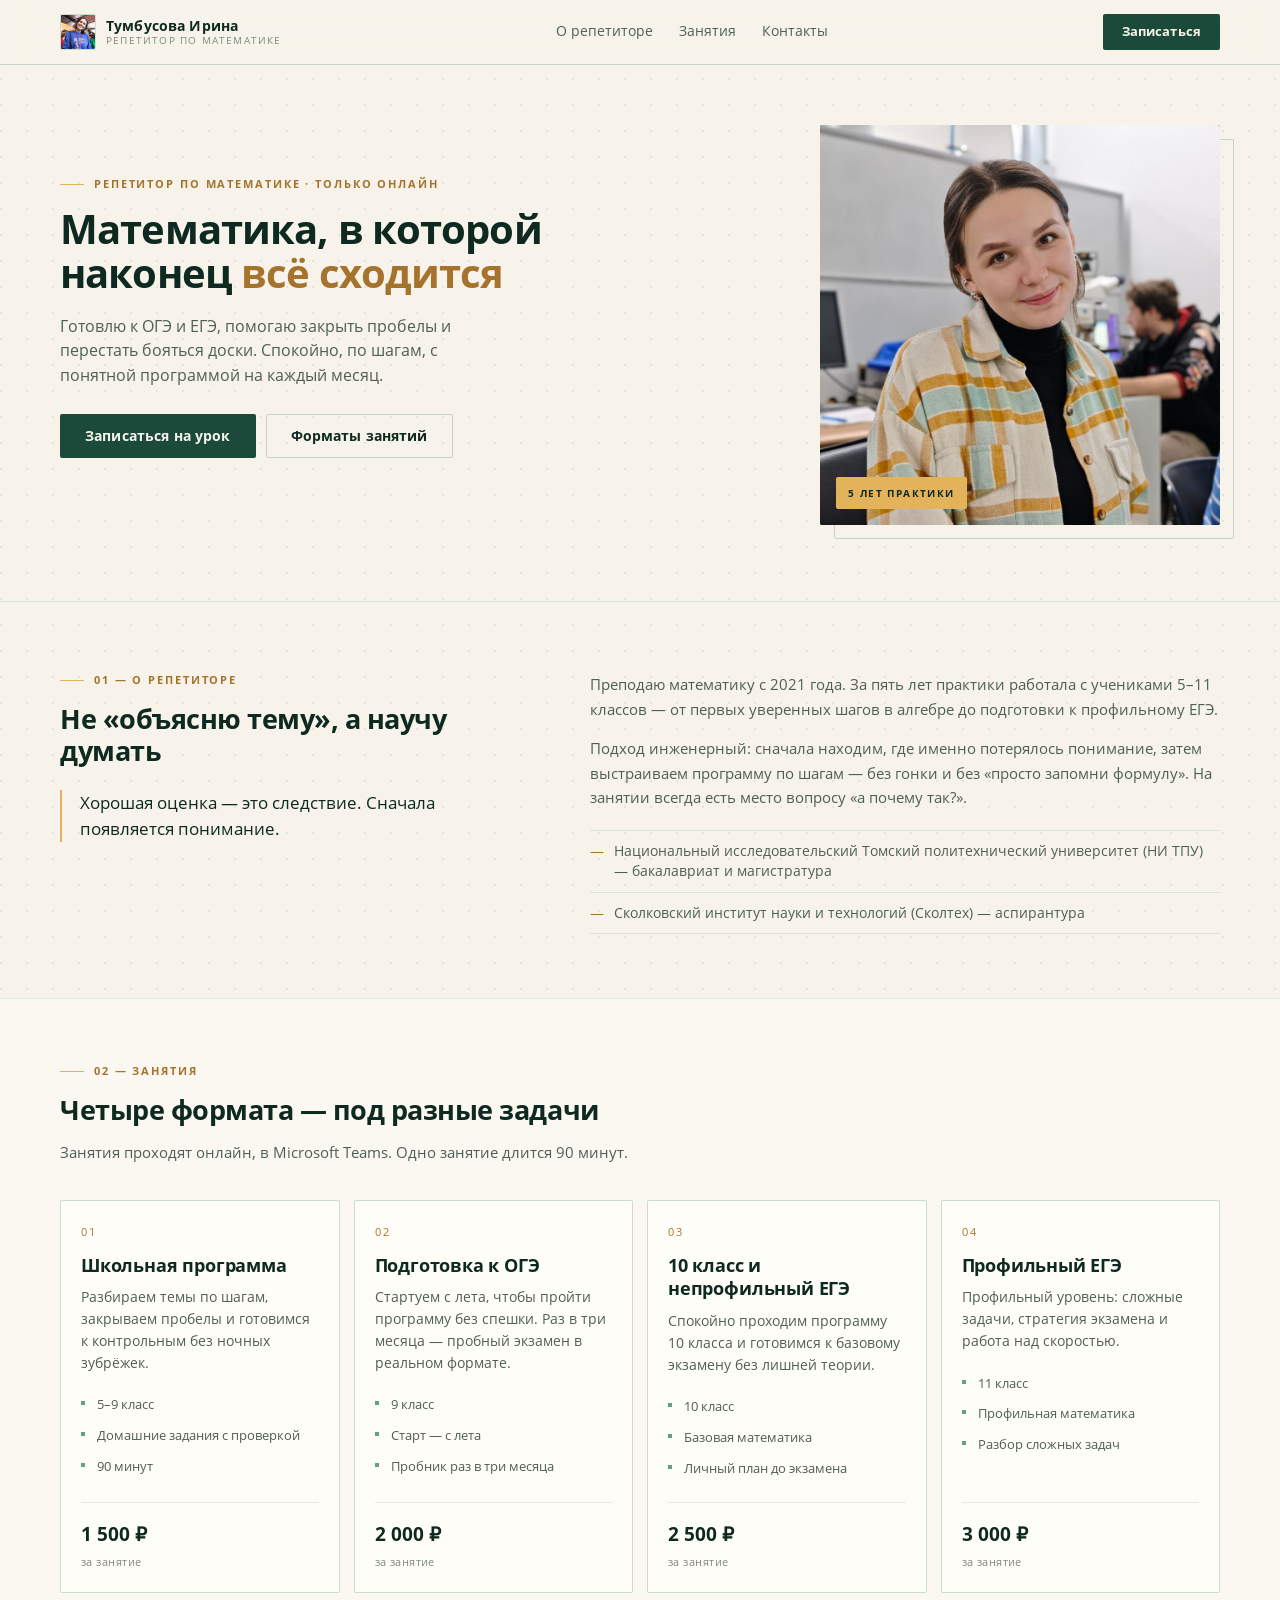
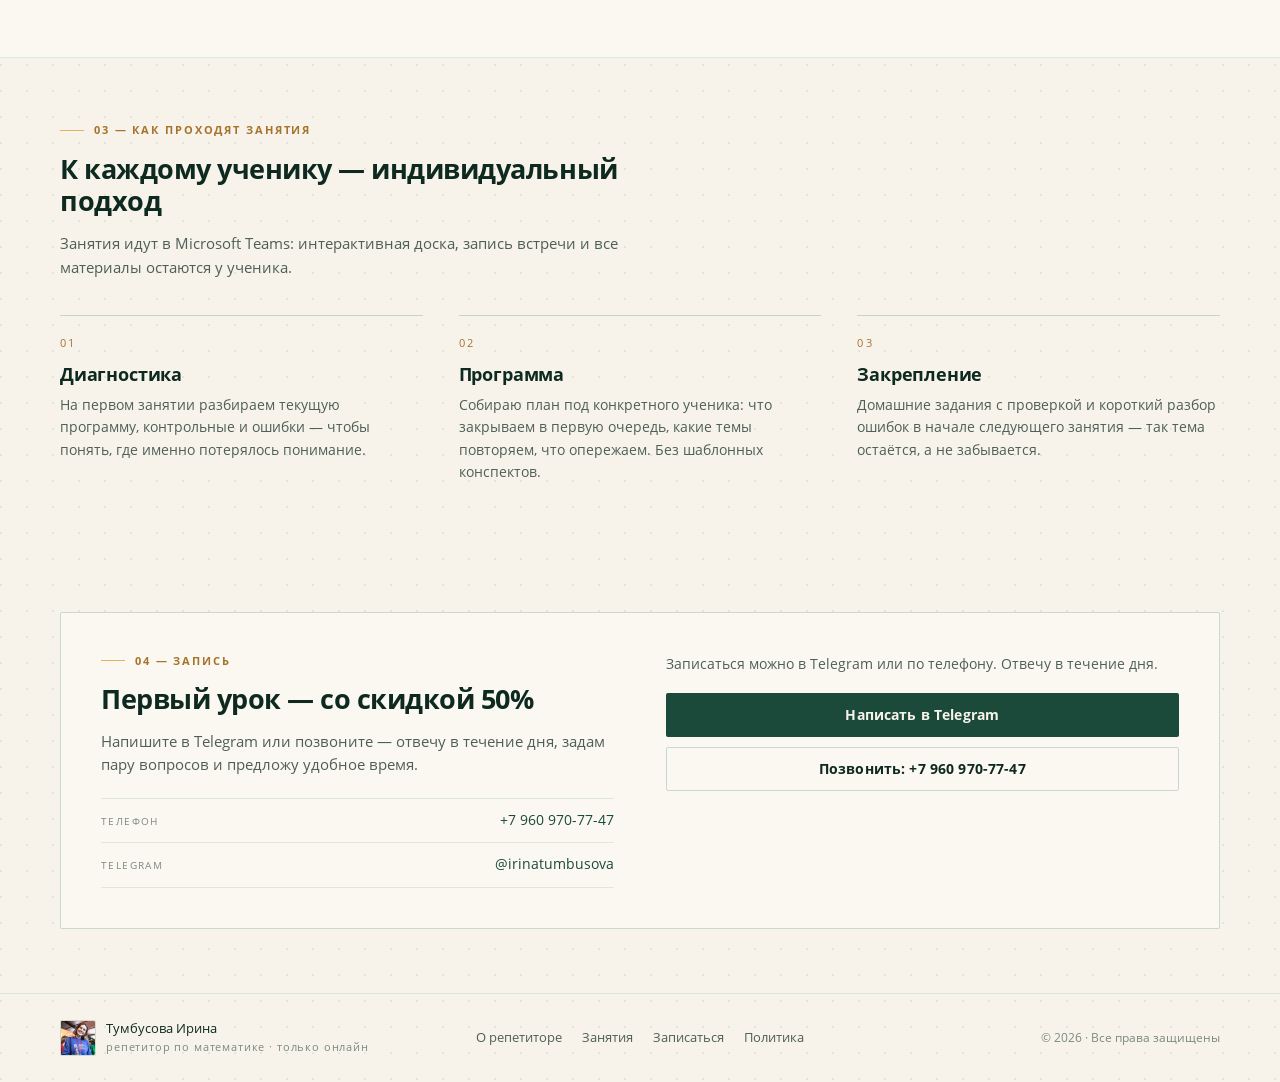
==== commit 208e1bf9: "Правки: образование, онлайн и Teams, четыре формата с ценами, форма отключена" ====
--- a/index.html
+++ b/index.html
@@ -4,7 +4,7 @@
   <meta charset="UTF-8">
   <meta name="viewport" content="width=device-width, initial-scale=1">
   <title>Тумбусова Ирина — репетитор по математике</title>
-  <meta name="description" content="Репетитор по математике для 5–11 классов: подготовка к ОГЭ и ЕГЭ, закрытие пробелов, онлайн и офлайн. Скидка 50% на первое занятие.">
+  <meta name="description" content="Репетитор по математике для 5–11 классов: подготовка к ОГЭ и ЕГЭ, закрытие пробелов. Занятия только онлайн, в Microsoft Teams. Скидка 50% на первое занятие.">
   <meta name="theme-color" content="#F7F3EA">
 
   <!-- Превью ссылки в мессенджерах и соцсетях -->
@@ -57,7 +57,7 @@
     <section class="hero">
       <div class="container hero__grid">
         <div class="hero__text">
-          <p class="label">Репетитор по математике · Москва и онлайн</p>
+          <p class="label">Репетитор по математике · только онлайн</p>
 
           <h1>Математика, в&nbsp;которой наконец <em>всё сходится</em></h1>
 
@@ -116,9 +116,8 @@
           </p>
 
           <ul class="about__list">
-            <li>Томский политехнический университет (ТПУ) — бакалавриат, окончен</li>
-            <li>Сколковский институт науки и технологий (Сколтех) — магистратура, обучение продолжается</li>
-            <li>Специализация — школьная математика, ОГЭ и ЕГЭ</li>
+            <li>Национальный исследовательский Томский политехнический университет (НИ ТПУ) — бакалавриат и магистратура</li>
+            <li>Сколковский институт науки и технологий (Сколтех) — аспирантура</li>
           </ul>
         </div>
       </div>
@@ -129,11 +128,10 @@
       <div class="container">
         <div class="section__head">
           <p class="label">02 — Занятия</p>
-          <h2>Три формата — под&nbsp;разные задачи</h2>
+          <h2>Четыре формата — под&nbsp;разные задачи</h2>
           <p class="section__lead">
-            Онлайн или в кабинете в центре Москвы. Все занятия идут 60 минут.
-          </p>
-          <p class="formats__price"><strong>2 500 ₽</strong> за занятие 60 минут</p>
+            Занятия проходят онлайн, в Microsoft Teams. Одно занятие длится 90 минут.
+          </p>
         </div>
 
         <div class="cards">
@@ -147,36 +145,54 @@
             <ul class="card__list">
               <li>5–9 класс</li>
               <li>Домашние задания с проверкой</li>
-              <li>Раз в месяц — отчёт родителям</li>
-            </ul>
+              <li>90 минут</li>
+            </ul>
+            <p class="card__price">1 500 ₽ <span>за занятие</span></p>
           </article>
 
-          <article class="card card--featured">
+          <article class="card">
             <p class="card__num">02</p>
             <h3>Подготовка к ОГЭ</h3>
             <p class="card__text">
-              Системная подготовка с сентября: теория, задачи и пробные экзамены
-              в реальном формате.
+              Стартуем с лета, чтобы пройти программу без спешки. Раз в три месяца —
+              пробный экзамен в реальном формате.
             </p>
             <ul class="card__list">
               <li>9 класс</li>
-              <li>Пробные экзамены каждый месяц</li>
-              <li>Разбор всех типов заданий</li>
-            </ul>
+              <li>Старт — с лета</li>
+              <li>Пробник раз в три месяца</li>
+            </ul>
+            <p class="card__price">2 000 ₽ <span>за занятие</span></p>
           </article>
 
           <article class="card">
             <p class="card__num">03</p>
-            <h3>Подготовка к ЕГЭ</h3>
+            <h3>10 класс и непрофильный ЕГЭ</h3>
+            <p class="card__text">
+              Спокойно проходим программу 10 класса и готовимся к базовому экзамену
+              без лишней теории.
+            </p>
+            <ul class="card__list">
+              <li>10 класс</li>
+              <li>Базовая математика</li>
+              <li>Личный план до экзамена</li>
+            </ul>
+            <p class="card__price">2 500 ₽ <span>за занятие</span></p>
+          </article>
+
+          <article class="card">
+            <p class="card__num">04</p>
+            <h3>Профильный ЕГЭ</h3>
             <p class="card__text">
               Профильный уровень: сложные задачи, стратегия экзамена и работа
               над скоростью.
             </p>
             <ul class="card__list">
-              <li>10–11 класс</li>
+              <li>11 класс</li>
               <li>Профильная математика</li>
-              <li>Личный план до экзамена</li>
-            </ul>
+              <li>Разбор сложных задач</li>
+            </ul>
+            <p class="card__price">3 000 ₽ <span>за занятие</span></p>
           </article>
         </div>
       </div>
@@ -188,6 +204,10 @@
         <div class="section__head">
           <p class="label">03 — Как проходят занятия</p>
           <h2>К каждому ученику — индивидуальный подход</h2>
+          <p class="section__lead">
+            Занятия идут в Microsoft Teams: интерактивная доска, запись встречи
+            и все материалы остаются у ученика.
+          </p>
         </div>
 
         <ol class="steps">
@@ -227,8 +247,8 @@
             <p class="label">04 — Запись</p>
             <h2>Первый урок — со скидкой 50%</h2>
             <p class="signup__lead">
-              Оставьте имя и телефон — перезвоню в течение дня, задам пару вопросов
-              и предложу удобное время.
+              Напишите в Telegram или позвоните — отвечу в течение дня, задам пару
+              вопросов и предложу удобное время.
             </p>
 
             <ul class="signup__contacts">
@@ -238,6 +258,14 @@
           </div>
 
           <div class="signup__form">
+            <div class="signup__cta">
+              <p>Записаться можно в Telegram или по телефону. Отвечу в течение дня.</p>
+              <a class="btn btn--primary btn--block" href="https://t.me/irinatumbusova">Написать в Telegram</a>
+              <a class="btn btn--outline btn--block" href="tel:+79609707747">Позвонить: +7 960 970-77-47</a>
+            </div>
+
+            <!-- Форма записи временно отключена: нужно урегулировать вопросы по 152-ФЗ.
+                 Чтобы вернуть — уберите комментарий вокруг формы и блок .signup__cta выше.
             <form class="form" id="signup-form" novalidate>
               <div class="form__body">
                 <div class="field">
@@ -290,6 +318,7 @@
                 <button class="btn btn--outline btn--block" type="button" data-reset-form>Отправить ещё одну заявку</button>
               </div>
             </form>
+            -->
           </div>
         </div>
       </div>
@@ -303,7 +332,7 @@
         <span class="brand__mark" aria-hidden="true">
           <img src="icon.jpg" alt="" width="36" height="36">
         </span>
-        <p>Тумбусова Ирина<br><small>репетитор по математике · Москва и онлайн</small></p>
+        <p>Тумбусова Ирина<br><small>репетитор по математике · только онлайн</small></p>
       </div>
 
       <nav class="footer__nav" aria-label="Навигация в подвале">
--- a/styles.css
+++ b/styles.css
@@ -292,18 +292,17 @@
   margin-bottom: 16px;
 }
 
-.formats__price {
-  margin: 18px 0 0;
-  font-size: 13.5px;
-  color: var(--muted);
-}
-
-.formats__price strong {
-  margin-right: 4px;
-  font-family: var(--font-display);
-  font-size: 1.5rem;
-  font-weight: 700;
-  color: var(--ink);
+.signup__cta {
+  display: flex;
+  flex-direction: column;
+  gap: 10px;
+}
+
+.signup__cta p {
+  margin: 0 0 8px;
+  font-size: 14px;
+  line-height: 1.6;
+  color: var(--body);
 }
 
 /* Портрет */
@@ -462,14 +461,14 @@
 /* ---------- Форматы ---------- */
 .cards {
   display: grid;
-  grid-template-columns: repeat(3, 1fr);
-  gap: 16px;
+  grid-template-columns: repeat(4, 1fr);
+  gap: 14px;
 }
 
 .card {
   display: flex;
   flex-direction: column;
-  padding: 24px 22px;
+  padding: 22px 20px;
   background: var(--surface);
   border: 1px solid var(--border);
   border-radius: var(--radius);
@@ -480,13 +479,6 @@
   border-color: var(--emerald);
   box-shadow: 0 10px 30px -18px rgba(14, 42, 32, .45);
   transform: translateY(-2px);
-}
-
-.card--featured {
-  border-color: rgba(31, 122, 92, .5);
-  background:
-    linear-gradient(180deg, rgba(31, 122, 92, .05), transparent 55%),
-    var(--surface);
 }
 
 .card__num {
@@ -505,9 +497,27 @@
 }
 
 .card__list {
-  margin: 0;
+  margin: 0 0 18px;
   padding: 0;
   list-style: none;
+}
+
+.card__price {
+  margin: auto 0 0;
+  padding-top: 16px;
+  border-top: 1px solid var(--border-soft);
+  font-size: 1.2rem;
+  font-weight: 700;
+  color: var(--ink);
+}
+
+.card__price span {
+  display: block;
+  margin-top: 3px;
+  font-size: 11px;
+  font-weight: 400;
+  letter-spacing: .04em;
+  color: var(--muted);
 }
 
 .card__list li {
@@ -833,8 +843,8 @@
   }
 
   .cards {
-    grid-template-columns: 1fr;
-    max-width: 520px;
+    grid-template-columns: repeat(2, 1fr);
+    max-width: 720px;
   }
 
   .steps {
@@ -866,6 +876,11 @@
 @media (max-width: 700px) {
   .container {
     width: min(var(--container), 100% - 32px);
+  }
+
+  .cards {
+    grid-template-columns: 1fr;
+    max-width: 520px;
   }
 
   .hero__actions .btn {
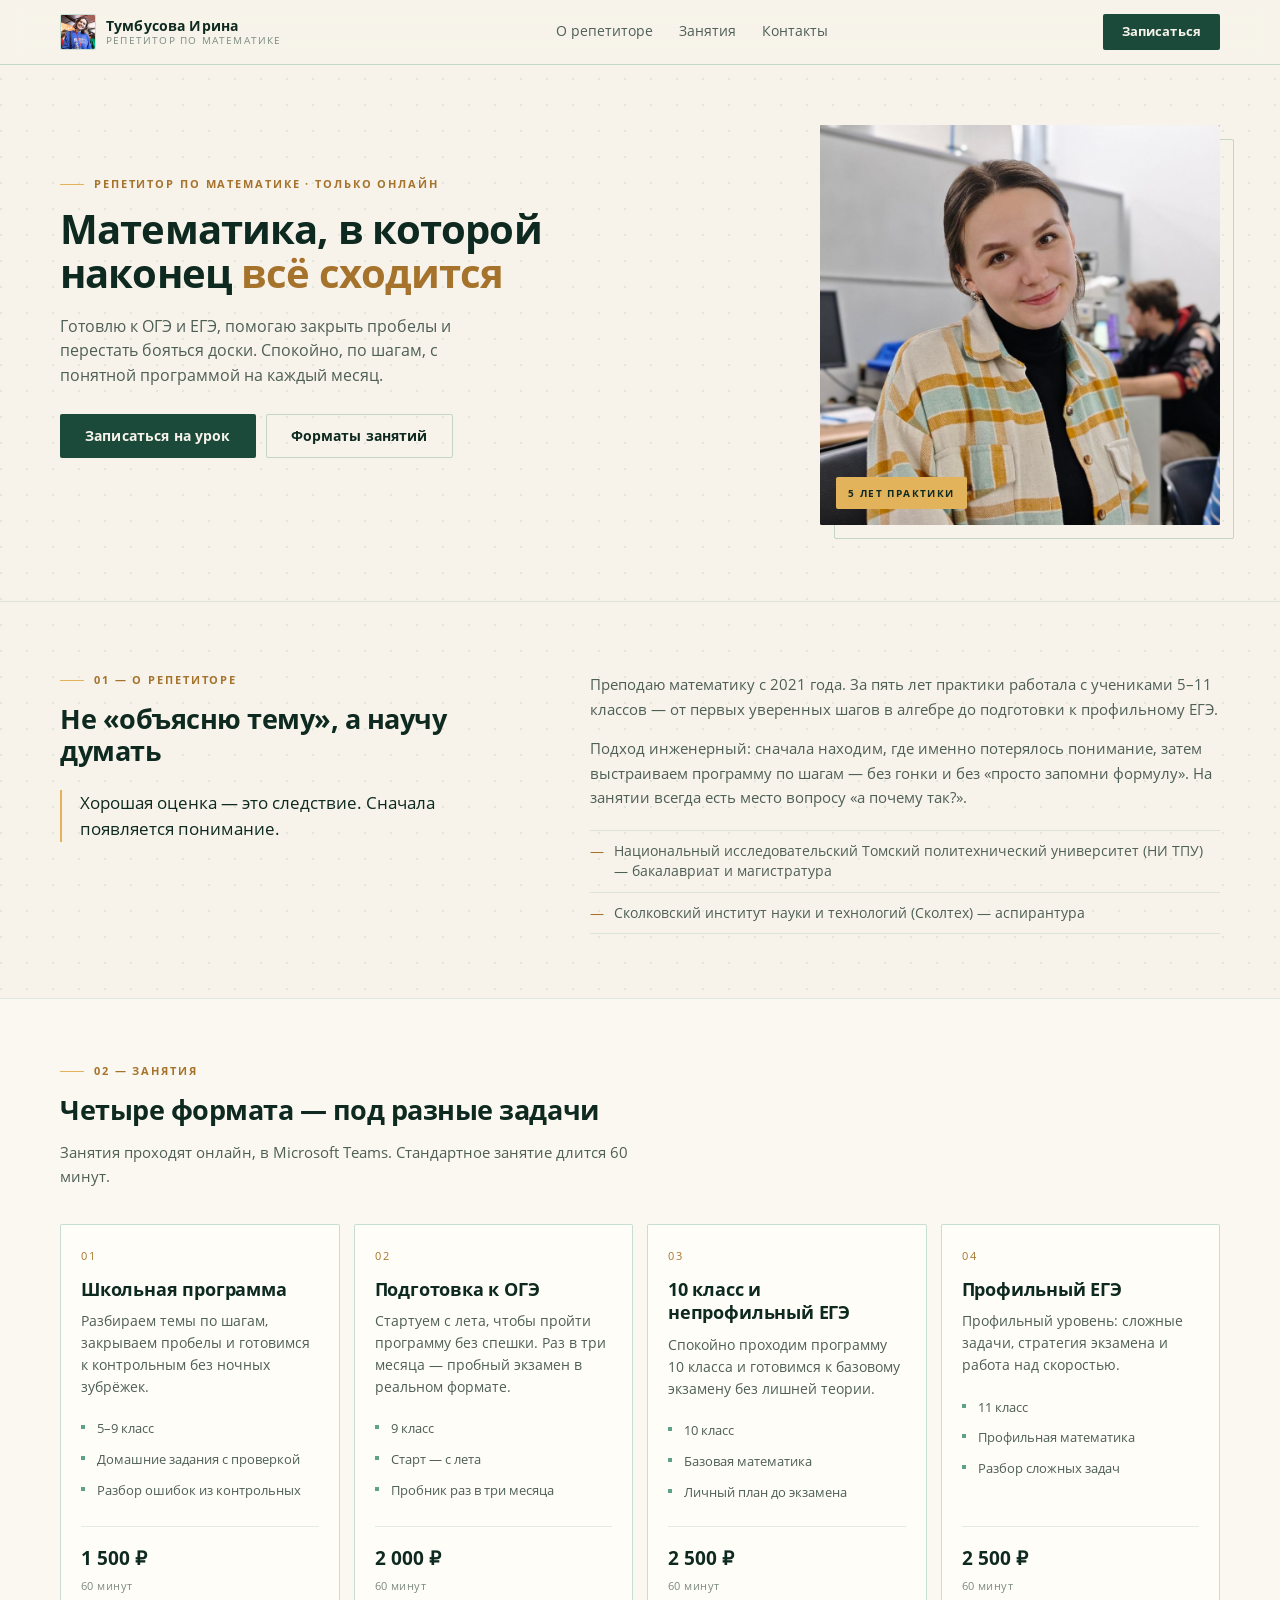
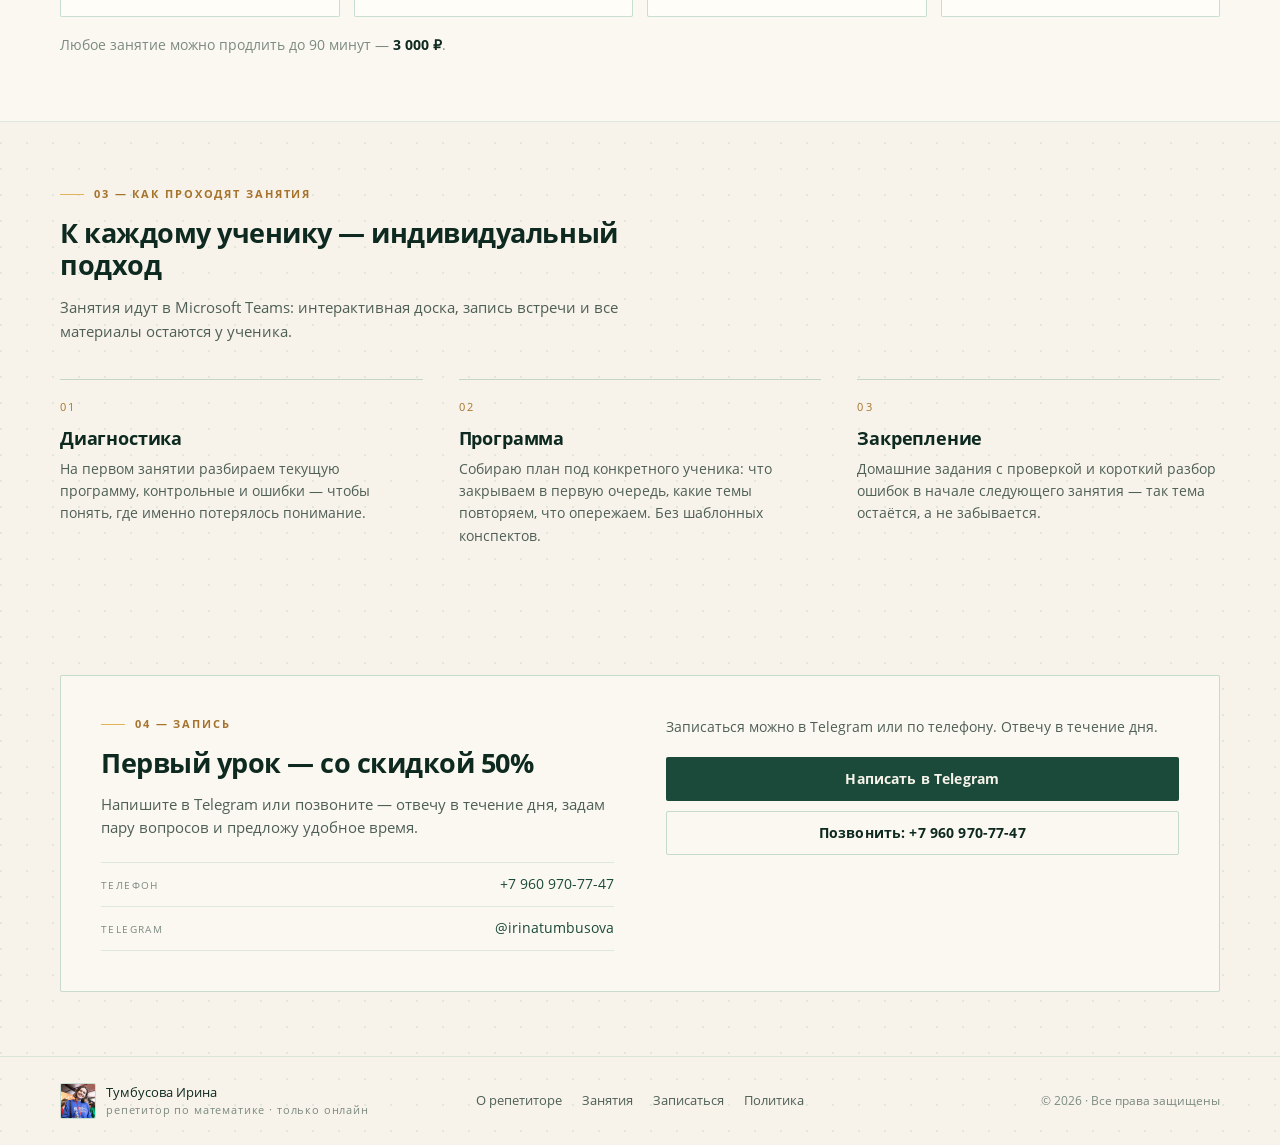
==== commit a312c092: "Цены: 60 минут по форматам, 90 минут за 3000" ====
--- a/index.html
+++ b/index.html
@@ -130,7 +130,8 @@
           <p class="label">02 — Занятия</p>
           <h2>Четыре формата — под&nbsp;разные задачи</h2>
           <p class="section__lead">
-            Занятия проходят онлайн, в Microsoft Teams. Одно занятие длится 90 минут.
+            Занятия проходят онлайн, в Microsoft Teams. Стандартное занятие длится
+            60 минут.
           </p>
         </div>
 
@@ -145,9 +146,9 @@
             <ul class="card__list">
               <li>5–9 класс</li>
               <li>Домашние задания с проверкой</li>
-              <li>90 минут</li>
-            </ul>
-            <p class="card__price">1 500 ₽ <span>за занятие</span></p>
+              <li>Разбор ошибок из контрольных</li>
+            </ul>
+            <p class="card__price">1 500 ₽ <span>60 минут</span></p>
           </article>
 
           <article class="card">
@@ -162,7 +163,7 @@
               <li>Старт — с лета</li>
               <li>Пробник раз в три месяца</li>
             </ul>
-            <p class="card__price">2 000 ₽ <span>за занятие</span></p>
+            <p class="card__price">2 000 ₽ <span>60 минут</span></p>
           </article>
 
           <article class="card">
@@ -177,7 +178,7 @@
               <li>Базовая математика</li>
               <li>Личный план до экзамена</li>
             </ul>
-            <p class="card__price">2 500 ₽ <span>за занятие</span></p>
+            <p class="card__price">2 500 ₽ <span>60 минут</span></p>
           </article>
 
           <article class="card">
@@ -192,9 +193,13 @@
               <li>Профильная математика</li>
               <li>Разбор сложных задач</li>
             </ul>
-            <p class="card__price">3 000 ₽ <span>за занятие</span></p>
+            <p class="card__price">2 500 ₽ <span>60 минут</span></p>
           </article>
         </div>
+
+        <p class="formats__note">
+          Любое занятие можно продлить до 90 минут — <strong>3 000 ₽</strong>.
+        </p>
       </div>
     </section>
 
--- a/styles.css
+++ b/styles.css
@@ -520,6 +520,17 @@
   color: var(--muted);
 }
 
+.formats__note {
+  margin: 18px 0 0;
+  font-size: 13.5px;
+  color: var(--muted);
+}
+
+.formats__note strong {
+  font-weight: 700;
+  color: var(--ink);
+}
+
 .card__list li {
   position: relative;
   padding: 5px 0 5px 16px;
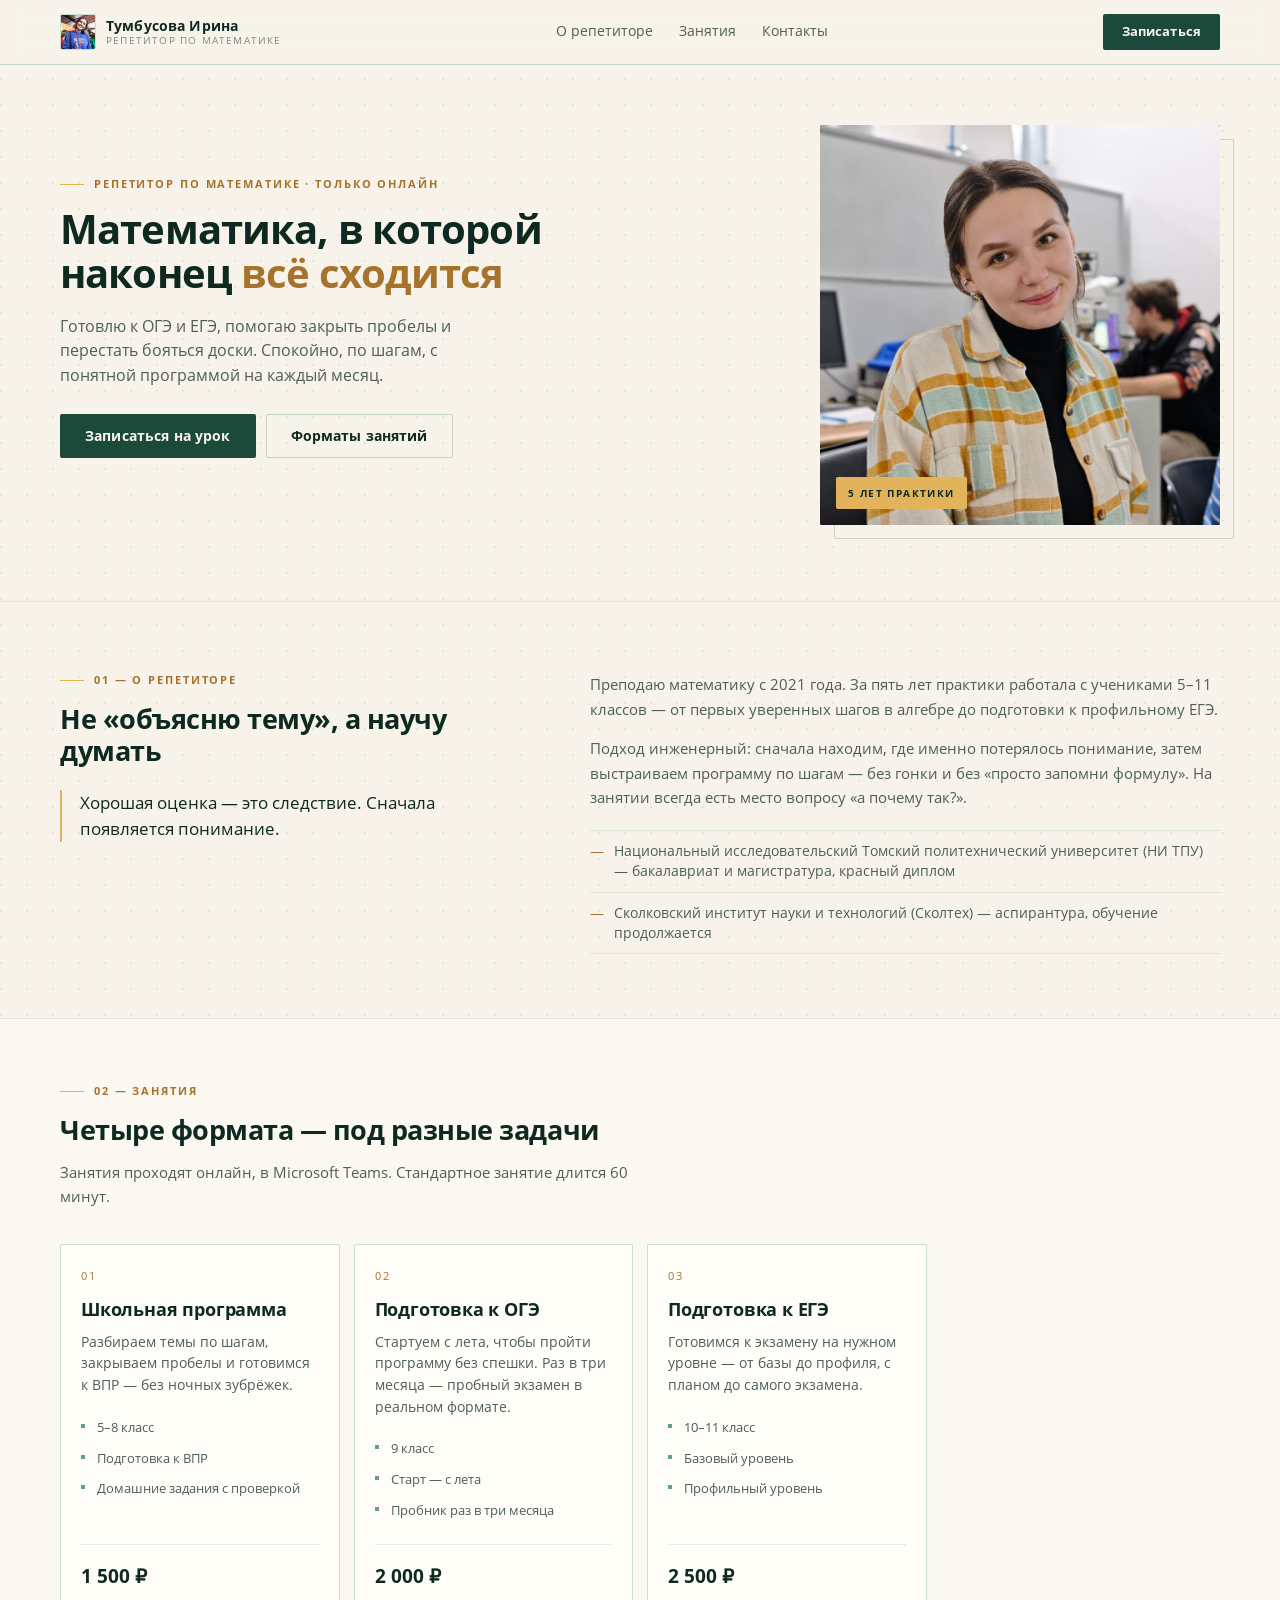
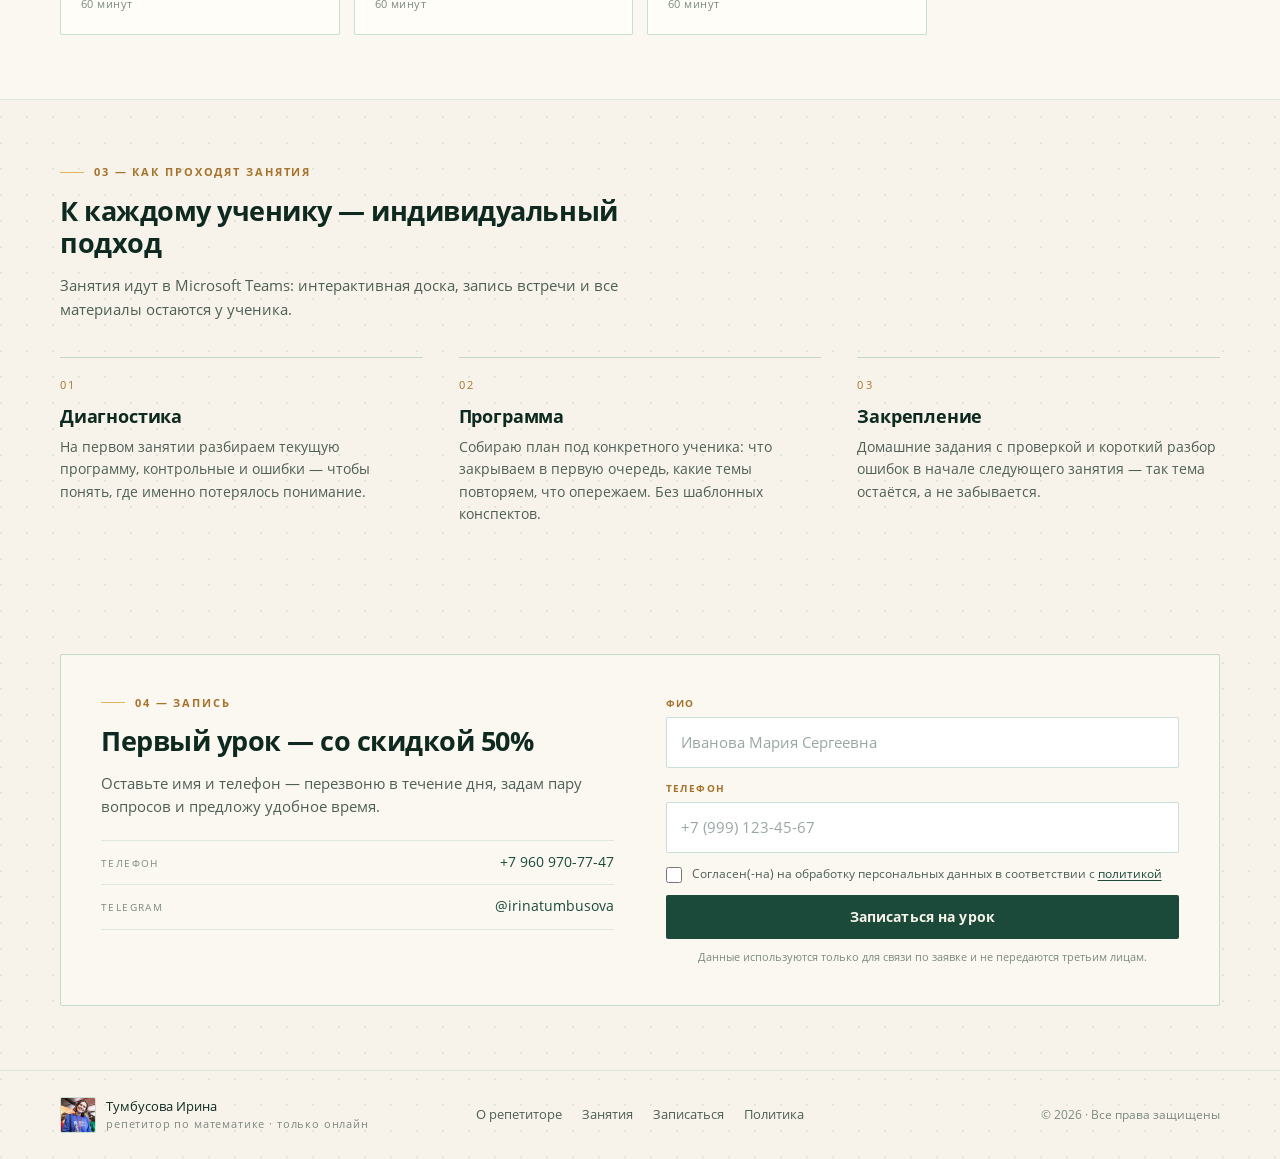
==== commit fa06d447: "Форма с отправкой в Telegram, три формата, правки образования" ====
--- a/index.html
+++ b/index.html
@@ -116,8 +116,8 @@
           </p>
 
           <ul class="about__list">
-            <li>Национальный исследовательский Томский политехнический университет (НИ ТПУ) — бакалавриат и магистратура</li>
-            <li>Сколковский институт науки и технологий (Сколтех) — аспирантура</li>
+            <li>Национальный исследовательский Томский политехнический университет (НИ ТПУ) — бакалавриат и магистратура, красный диплом</li>
+            <li>Сколковский институт науки и технологий (Сколтех) — аспирантура, обучение продолжается</li>
           </ul>
         </div>
       </div>
@@ -140,13 +140,13 @@
             <p class="card__num">01</p>
             <h3>Школьная программа</h3>
             <p class="card__text">
-              Разбираем темы по шагам, закрываем пробелы и готовимся к контрольным
+              Разбираем темы по шагам, закрываем пробелы и готовимся к ВПР —
               без ночных зубрёжек.
             </p>
             <ul class="card__list">
-              <li>5–9 класс</li>
+              <li>5–8 класс</li>
+              <li>Подготовка к ВПР</li>
               <li>Домашние задания с проверкой</li>
-              <li>Разбор ошибок из контрольных</li>
             </ul>
             <p class="card__price">1 500 ₽ <span>60 минут</span></p>
           </article>
@@ -168,38 +168,19 @@
 
           <article class="card">
             <p class="card__num">03</p>
-            <h3>10 класс и непрофильный ЕГЭ</h3>
+            <h3>Подготовка к ЕГЭ</h3>
             <p class="card__text">
-              Спокойно проходим программу 10 класса и готовимся к базовому экзамену
-              без лишней теории.
+              Готовимся к экзамену на нужном уровне — от базы до профиля,
+              с планом до самого экзамена.
             </p>
             <ul class="card__list">
-              <li>10 класс</li>
-              <li>Базовая математика</li>
-              <li>Личный план до экзамена</li>
+              <li>10–11 класс</li>
+              <li>Базовый уровень</li>
+              <li>Профильный уровень</li>
             </ul>
             <p class="card__price">2 500 ₽ <span>60 минут</span></p>
           </article>
-
-          <article class="card">
-            <p class="card__num">04</p>
-            <h3>Профильный ЕГЭ</h3>
-            <p class="card__text">
-              Профильный уровень: сложные задачи, стратегия экзамена и работа
-              над скоростью.
-            </p>
-            <ul class="card__list">
-              <li>11 класс</li>
-              <li>Профильная математика</li>
-              <li>Разбор сложных задач</li>
-            </ul>
-            <p class="card__price">2 500 ₽ <span>60 минут</span></p>
-          </article>
-        </div>
-
-        <p class="formats__note">
-          Любое занятие можно продлить до 90 минут — <strong>3 000 ₽</strong>.
-        </p>
+        </div>
       </div>
     </section>
 
@@ -252,8 +233,8 @@
             <p class="label">04 — Запись</p>
             <h2>Первый урок — со скидкой 50%</h2>
             <p class="signup__lead">
-              Напишите в Telegram или позвоните — отвечу в течение дня, задам пару
-              вопросов и предложу удобное время.
+              Оставьте имя и телефон — перезвоню в течение дня, задам пару вопросов
+              и предложу удобное время.
             </p>
 
             <ul class="signup__contacts">
@@ -263,14 +244,6 @@
           </div>
 
           <div class="signup__form">
-            <div class="signup__cta">
-              <p>Записаться можно в Telegram или по телефону. Отвечу в течение дня.</p>
-              <a class="btn btn--primary btn--block" href="https://t.me/irinatumbusova">Написать в Telegram</a>
-              <a class="btn btn--outline btn--block" href="tel:+79609707747">Позвонить: +7 960 970-77-47</a>
-            </div>
-
-            <!-- Форма записи временно отключена: нужно урегулировать вопросы по 152-ФЗ.
-                 Чтобы вернуть — уберите комментарий вокруг формы и блок .signup__cta выше.
             <form class="form" id="signup-form" novalidate>
               <div class="form__body">
                 <div class="field">
@@ -308,6 +281,7 @@
                   </span>
                 </label>
                 <p class="field__error" id="consent-error" role="alert"></p>
+                <p class="field__error" id="form-error" role="alert"></p>
 
                 <button class="btn btn--primary btn--block" type="submit">Записаться на урок</button>
 
@@ -323,7 +297,6 @@
                 <button class="btn btn--outline btn--block" type="button" data-reset-form>Отправить ещё одну заявку</button>
               </div>
             </form>
-            -->
           </div>
         </div>
       </div>
--- a/styles.css
+++ b/styles.css
@@ -292,19 +292,6 @@
   margin-bottom: 16px;
 }
 
-.signup__cta {
-  display: flex;
-  flex-direction: column;
-  gap: 10px;
-}
-
-.signup__cta p {
-  margin: 0 0 8px;
-  font-size: 14px;
-  line-height: 1.6;
-  color: var(--body);
-}
-
 /* Портрет */
 .portrait {
   position: relative;
@@ -520,17 +507,6 @@
   color: var(--muted);
 }
 
-.formats__note {
-  margin: 18px 0 0;
-  font-size: 13.5px;
-  color: var(--muted);
-}
-
-.formats__note strong {
-  font-weight: 700;
-  color: var(--ink);
-}
-
 .card__list li {
   position: relative;
   padding: 5px 0 5px 16px;
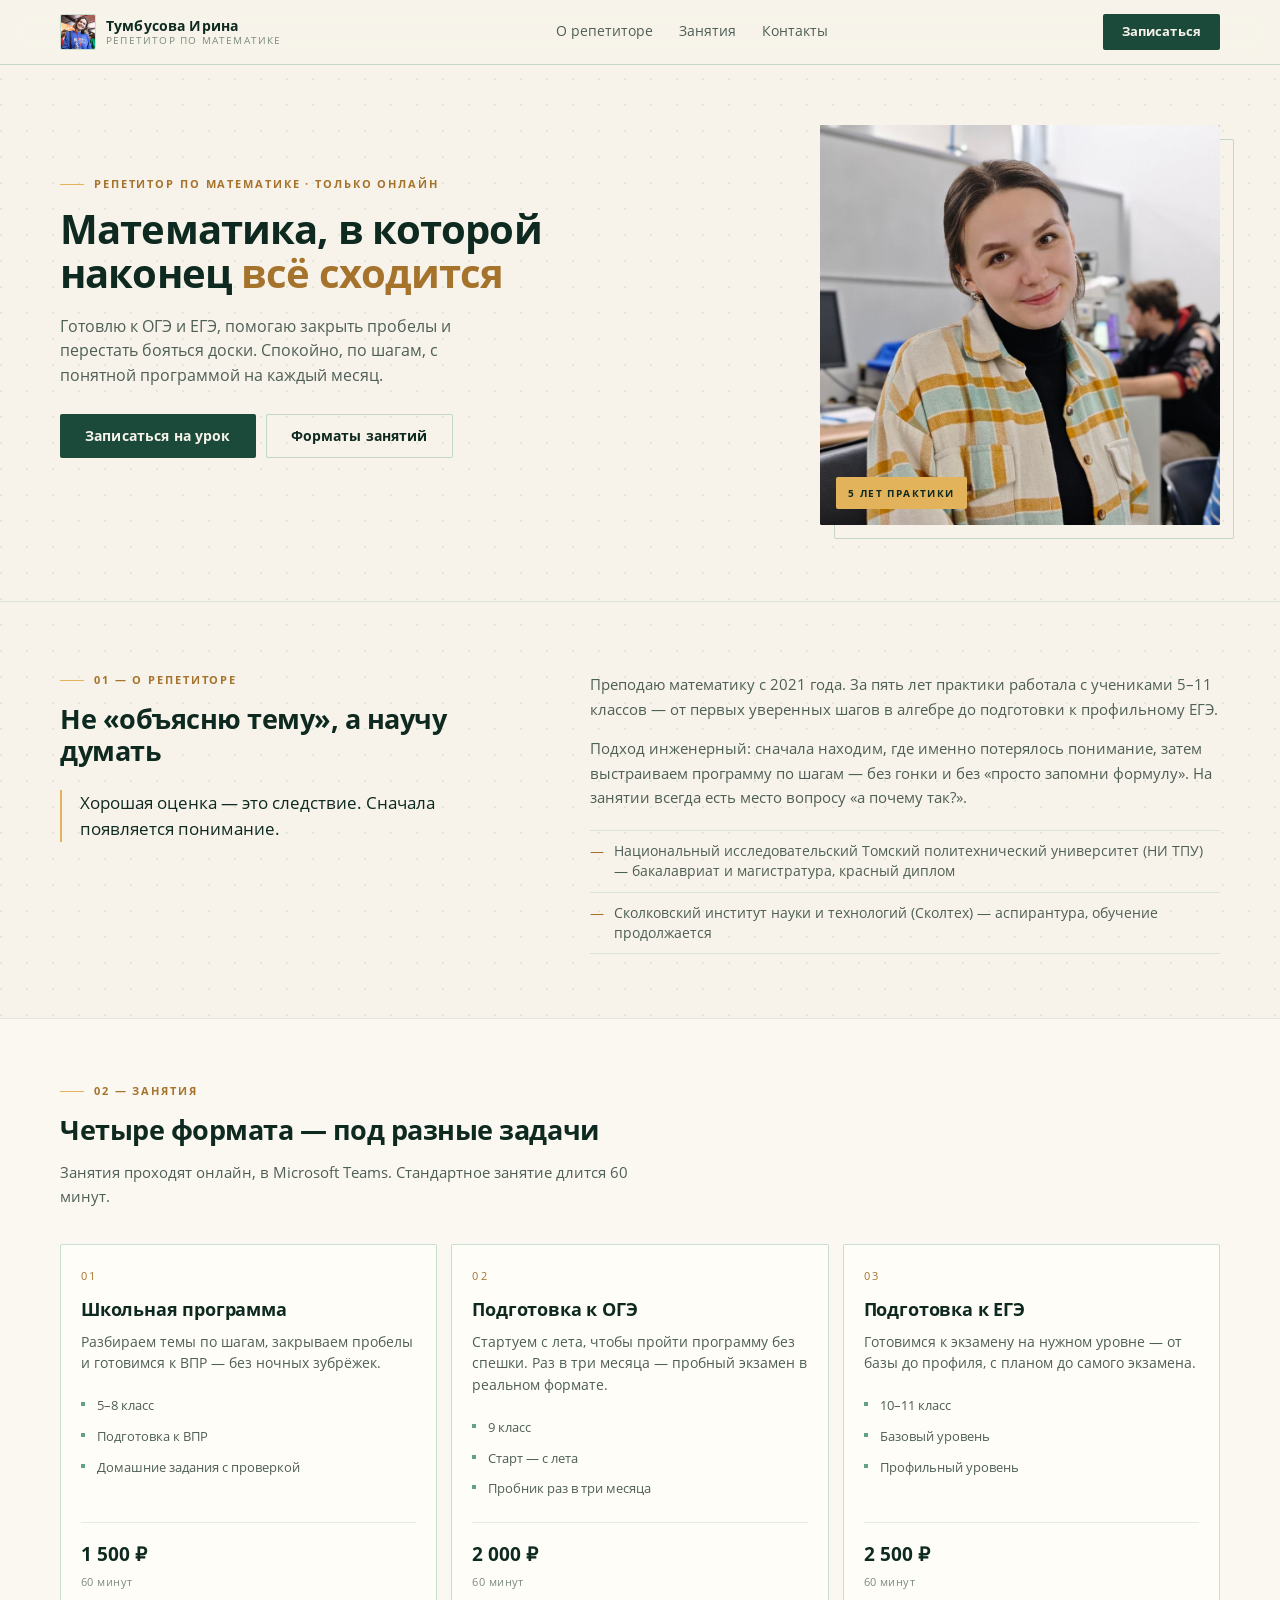
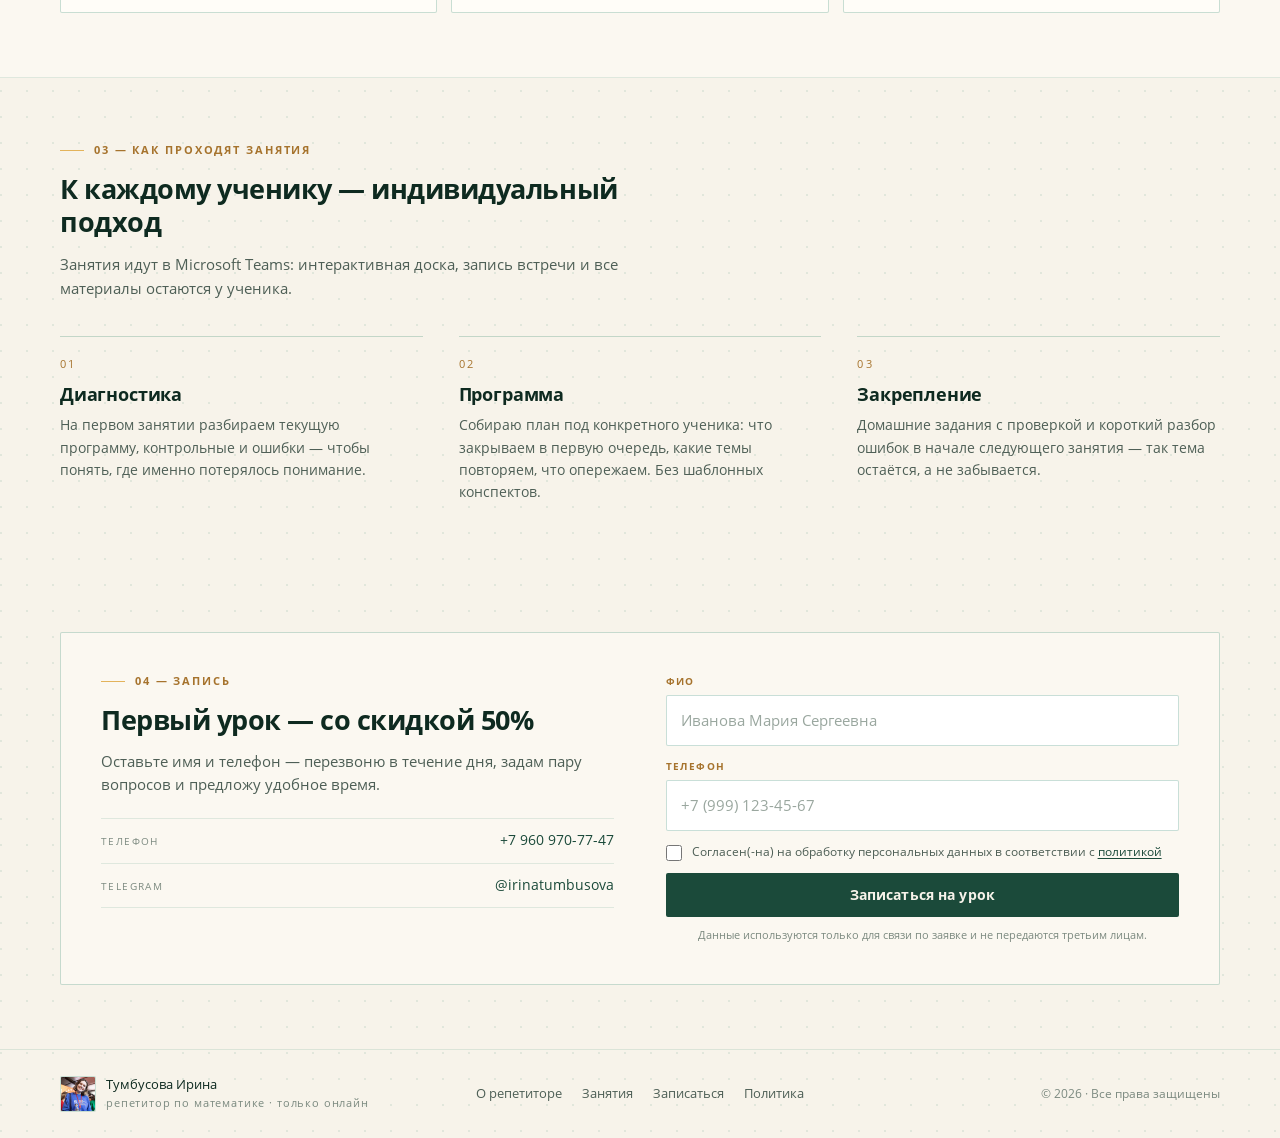
==== commit 2f8023ae: "Выравнивание карточек по контейнеру и сброс кеша стилей" ====
--- a/index.html
+++ b/index.html
@@ -25,7 +25,7 @@
   <link rel="icon" type="image/jpeg" href="icon.jpg">
   <link rel="apple-touch-icon" href="icon.jpg">
   <link rel="stylesheet" href="fonts/fonts.css">
-  <link rel="stylesheet" href="styles.css">
+  <link rel="stylesheet" href="styles.css?v=2026-11-09">
 </head>
 <body id="top">
 
@@ -324,6 +324,6 @@
     </div>
   </footer>
 
-  <script src="script.js"></script>
+  <script src="script.js?v=2026-11-09"></script>
 </body>
 </html>
--- a/styles.css
+++ b/styles.css
@@ -448,7 +448,7 @@
 /* ---------- Форматы ---------- */
 .cards {
   display: grid;
-  grid-template-columns: repeat(4, 1fr);
+  grid-template-columns: repeat(3, 1fr);
   gap: 14px;
 }
 
@@ -829,16 +829,6 @@
     gap: 24px;
   }
 
-  .cards {
-    grid-template-columns: repeat(2, 1fr);
-    max-width: 720px;
-  }
-
-  .steps {
-    grid-template-columns: 1fr;
-    max-width: 600px;
-  }
-
   .signup {
     grid-template-columns: 1fr;
   }
@@ -867,7 +857,10 @@
 
   .cards {
     grid-template-columns: 1fr;
-    max-width: 520px;
+  }
+
+  .steps {
+    grid-template-columns: 1fr;
   }
 
   .hero__actions .btn {
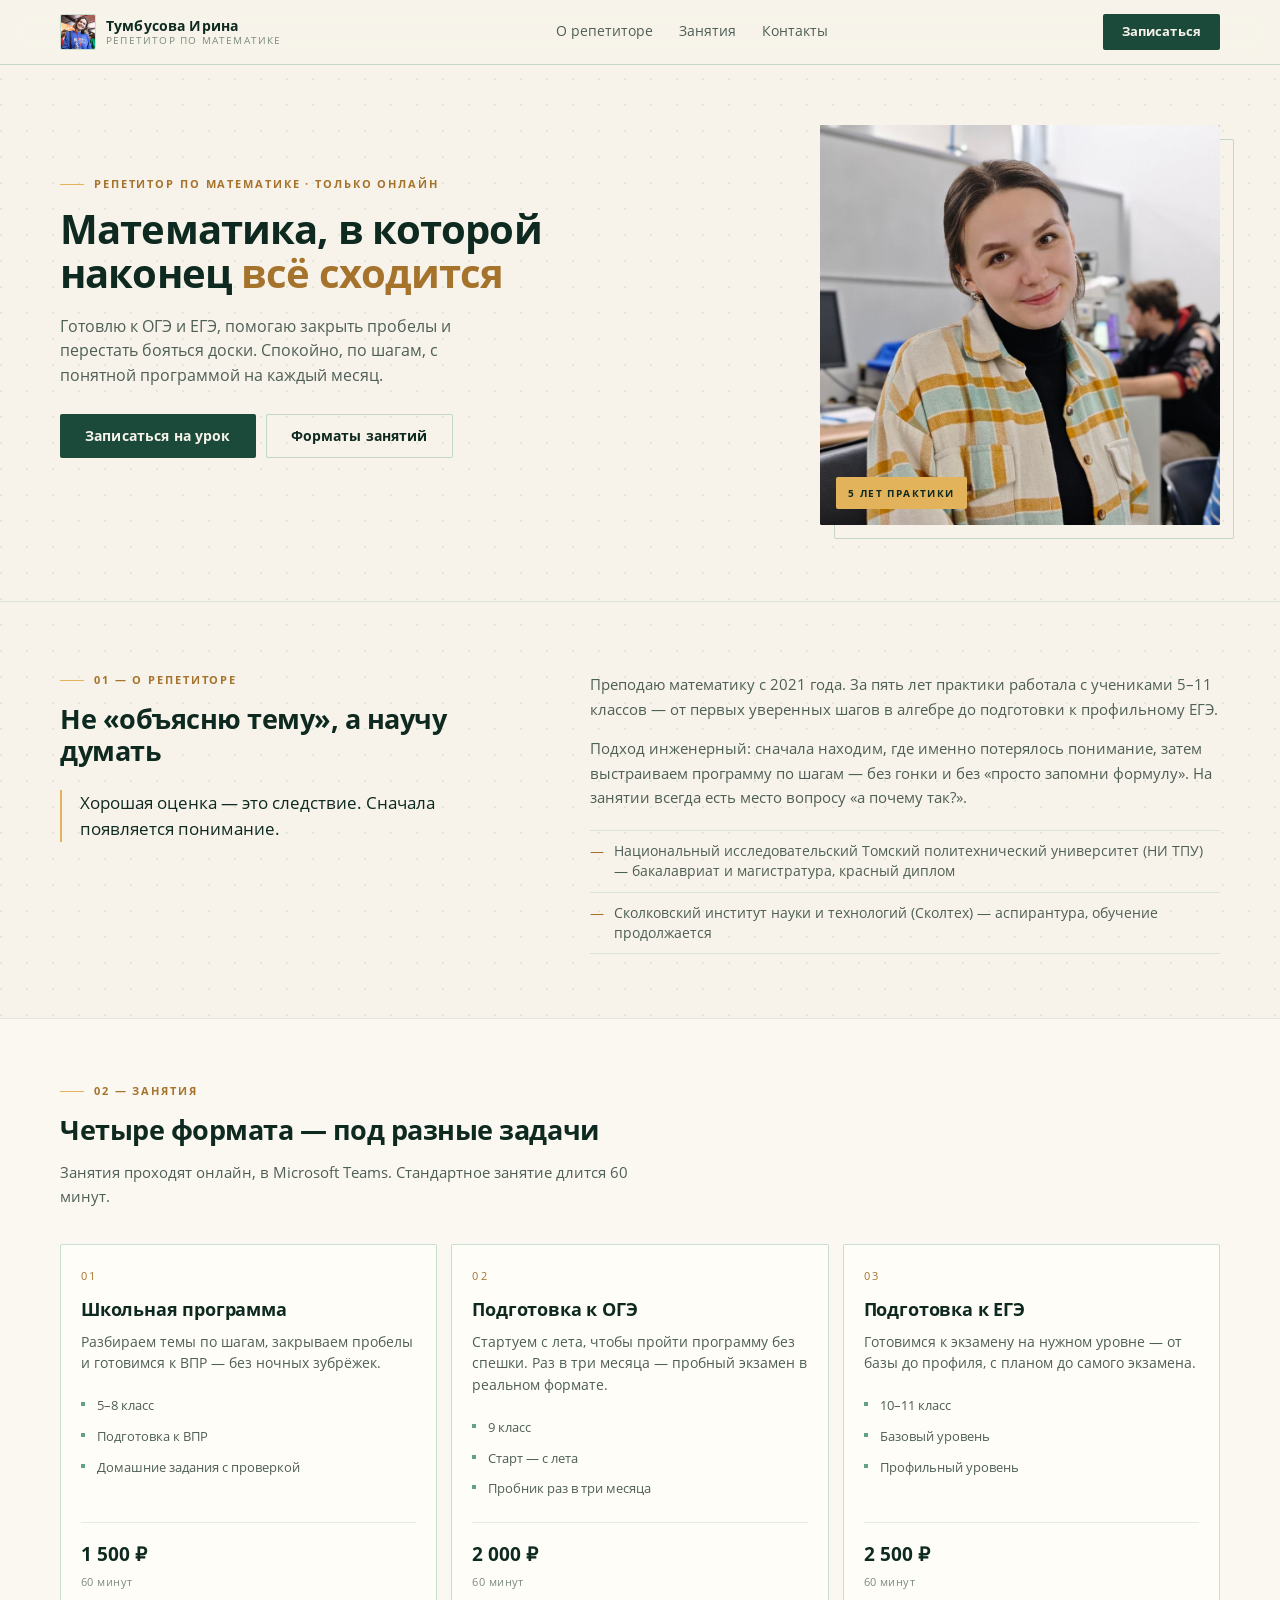
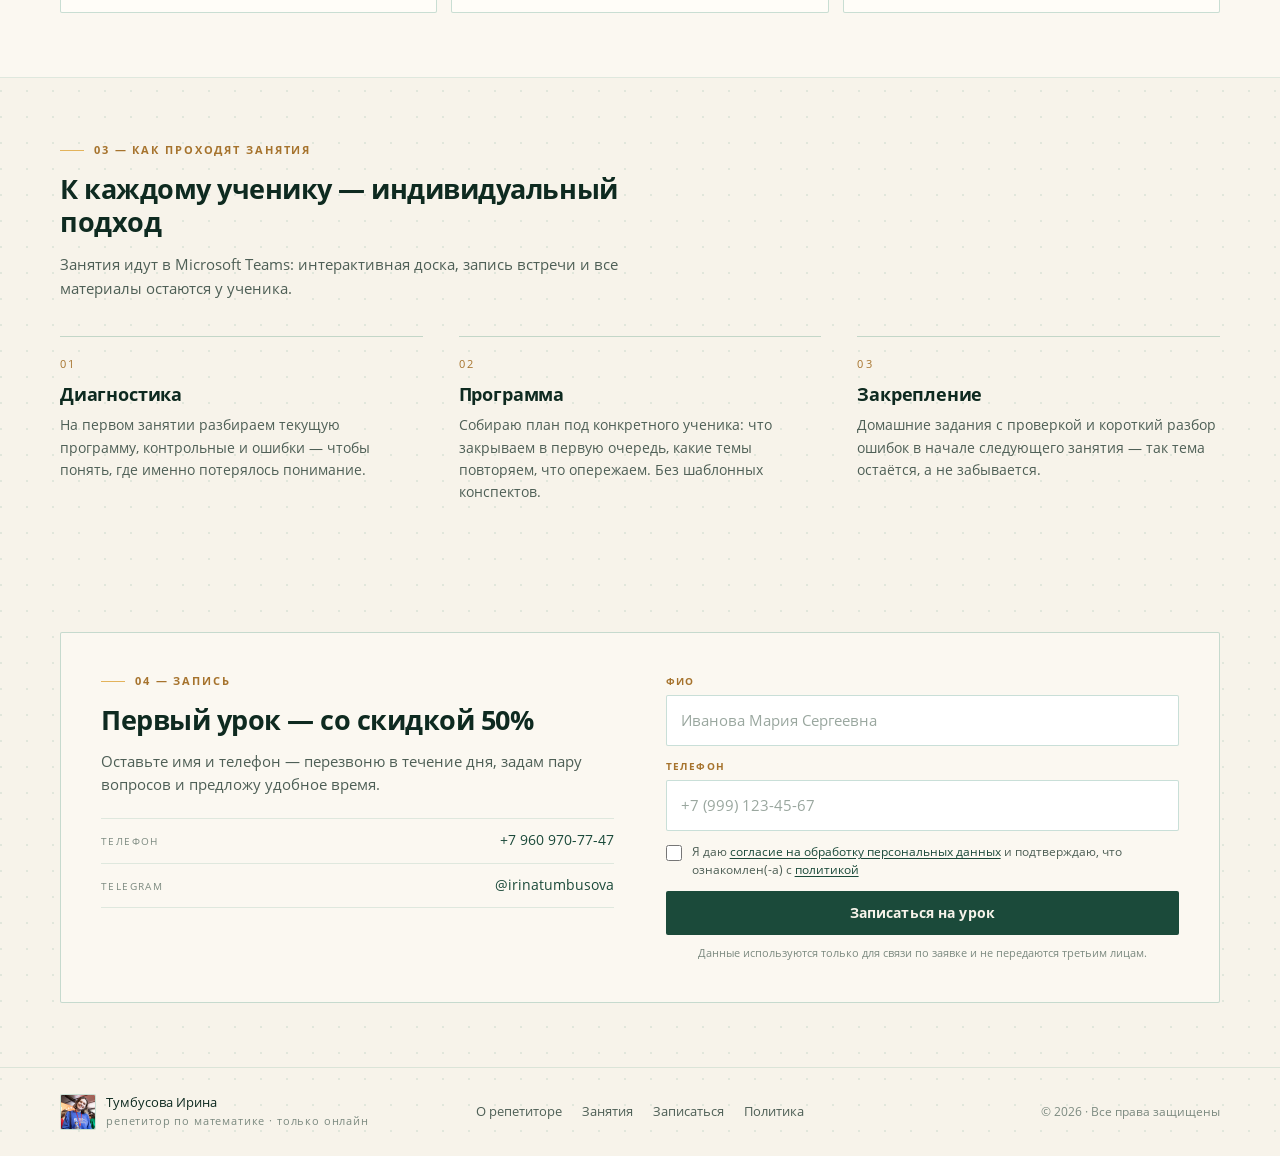
==== commit e28075ca: "Отдельное согласие на обработку ПДн и пункт о локализации" ====
--- a/index.html
+++ b/index.html
@@ -25,7 +25,7 @@
   <link rel="icon" type="image/jpeg" href="icon.jpg">
   <link rel="apple-touch-icon" href="icon.jpg">
   <link rel="stylesheet" href="fonts/fonts.css">
-  <link rel="stylesheet" href="styles.css?v=2026-11-09">
+  <link rel="stylesheet" href="styles.css?v=2026-11-09b">
 </head>
 <body id="top">
 
@@ -276,8 +276,9 @@
                 <label class="consent" for="consent">
                   <input type="checkbox" id="consent" name="consent" aria-describedby="consent-error">
                   <span>
-                    Согласен(-на) на обработку персональных данных в соответствии
-                    с <a href="privacy.html" target="_blank" rel="noopener">политикой</a>
+                    Я даю <a href="consent.html" target="_blank" rel="noopener">согласие
+                    на обработку персональных данных</a> и подтверждаю, что
+                    ознакомлен(-а) с <a href="privacy.html" target="_blank" rel="noopener">политикой</a>
                   </span>
                 </label>
                 <p class="field__error" id="consent-error" role="alert"></p>
--- a/styles.css
+++ b/styles.css
@@ -931,6 +931,34 @@
   color: var(--green-700);
 }
 
+.legal__table-wrap {
+  margin: 0 0 16px;
+  overflow-x: auto;
+}
+
+.legal__table {
+  width: 100%;
+  min-width: 560px;
+  border-collapse: collapse;
+  font-size: 13.5px;
+  line-height: 1.5;
+}
+
+.legal__table th,
+.legal__table td {
+  padding: 10px 12px;
+  text-align: left;
+  vertical-align: top;
+  color: var(--body);
+  border: 1px solid var(--border);
+}
+
+.legal__table th {
+  font-weight: 600;
+  color: var(--ink);
+  background: rgba(31, 122, 92, .05);
+}
+
 .fill {
   padding: 0 3px;
   background: rgba(227, 179, 91, .28);
